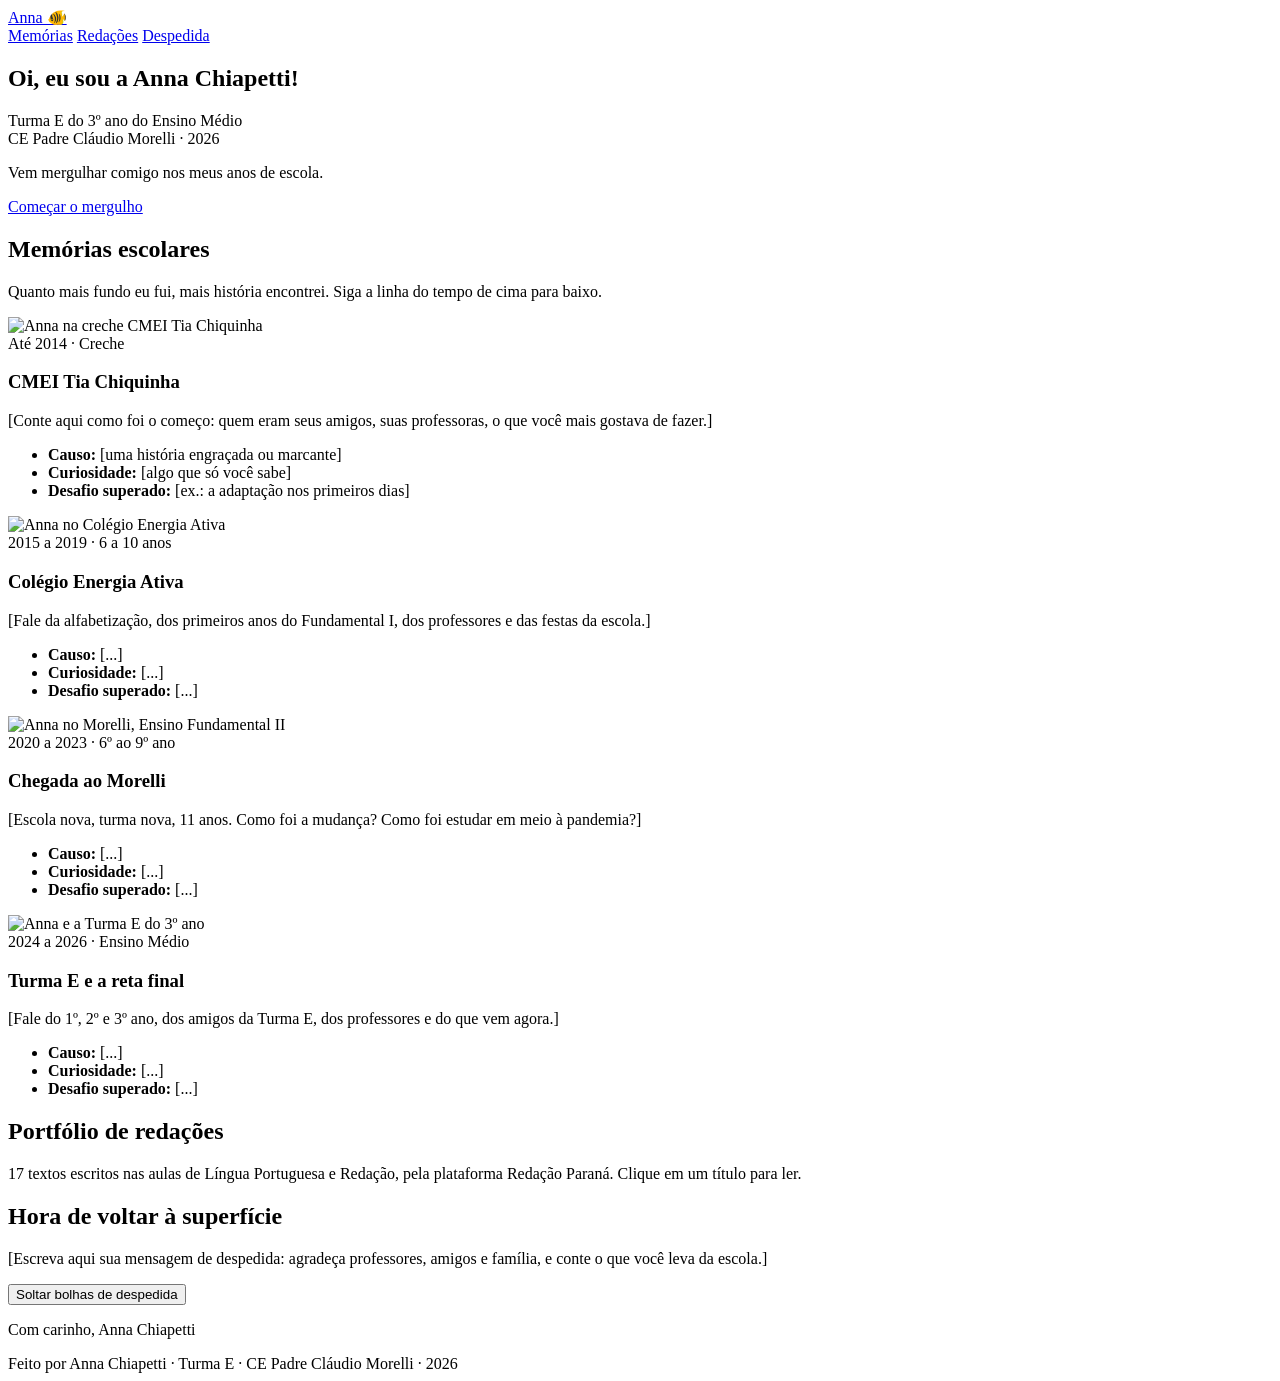
==== index.html @ 0c27d542 "Add files via upload" ====
<!DOCTYPE html>
<html lang="pt-BR">
<head>
  <meta charset="UTF-8">
  <meta name="viewport" content="width=device-width, initial-scale=1">
  <title>Anna Chiapetti | Memórias e Redações</title>
  <link rel="preconnect" href="https://fonts.googleapis.com">
  <link href="https://fonts.googleapis.com/css2?family=Fredoka:wght@500;700&family=Nunito:wght@400;700&display=swap" rel="stylesheet">
  <link rel="stylesheet" href="css/style.css">
</head>
<body>
  <header class="topo">
    <a href="#inicio" class="logo">Anna 🐠</a>
    <nav>
      <a href="#memorias">Memórias</a>
      <a href="#redacoes">Redações</a>
      <a href="#despedida">Despedida</a>
    </nav>
  </header>

  <main>
    <!-- INÍCIO -->
    <section id="inicio" class="hero">
      <div class="bolhas" aria-hidden="true"></div>
      <h1>Oi, eu sou a Anna Chiapetti!</h1>
      <p>Turma E do 3º ano do Ensino Médio<br>CE Padre Cláudio Morelli · 2026</p>
      <p class="chamada">Vem mergulhar comigo nos meus anos de escola.</p>
      <a class="botao" href="#memorias">Começar o mergulho</a>
    </section>

    <!-- MEMÓRIAS ESCOLARES -->
    <section id="memorias" class="secao">
      <h2>Memórias escolares</h2>
      <p class="intro">Quanto mais fundo eu fui, mais história encontrei. Siga a linha do tempo de cima para baixo.</p>

      <div class="linha">
        <!-- ETAPA 1 -->
        <article class="etapa">
          <div class="foto"><img src="assets/img/creche.jpg" alt="Anna na creche CMEI Tia Chiquinha"></div>
          <div class="texto">
            <span class="selo">Até 2014 · Creche</span>
            <h3>CMEI Tia Chiquinha</h3>
            <p>[Conte aqui como foi o começo: quem eram seus amigos, suas professoras, o que você mais gostava de fazer.]</p>
            <ul>
              <li><b>Causo:</b> [uma história engraçada ou marcante]</li>
              <li><b>Curiosidade:</b> [algo que só você sabe]</li>
              <li><b>Desafio superado:</b> [ex.: a adaptação nos primeiros dias]</li>
            </ul>
          </div>
        </article>

        <!-- ETAPA 2 -->
        <article class="etapa">
          <div class="foto"><img src="assets/img/energia-ativa.jpg" alt="Anna no Colégio Energia Ativa"></div>
          <div class="texto">
            <span class="selo">2015 a 2019 · 6 a 10 anos</span>
            <h3>Colégio Energia Ativa</h3>
            <p>[Fale da alfabetização, dos primeiros anos do Fundamental I, dos professores e das festas da escola.]</p>
            <ul>
              <li><b>Causo:</b> [...]</li>
              <li><b>Curiosidade:</b> [...]</li>
              <li><b>Desafio superado:</b> [...]</li>
            </ul>
          </div>
        </article>

        <!-- ETAPA 3 -->
        <article class="etapa">
          <div class="foto"><img src="assets/img/morelli-fundamental.jpg" alt="Anna no Morelli, Ensino Fundamental II"></div>
          <div class="texto">
            <span class="selo">2020 a 2023 · 6º ao 9º ano</span>
            <h3>Chegada ao Morelli</h3>
            <p>[Escola nova, turma nova, 11 anos. Como foi a mudança? Como foi estudar em meio à pandemia?]</p>
            <ul>
              <li><b>Causo:</b> [...]</li>
              <li><b>Curiosidade:</b> [...]</li>
              <li><b>Desafio superado:</b> [...]</li>
            </ul>
          </div>
        </article>

        <!-- ETAPA 4 -->
        <article class="etapa">
          <div class="foto"><img src="assets/img/morelli-medio.jpg" alt="Anna e a Turma E do 3º ano"></div>
          <div class="texto">
            <span class="selo">2024 a 2026 · Ensino Médio</span>
            <h3>Turma E e a reta final</h3>
            <p>[Fale do 1º, 2º e 3º ano, dos amigos da Turma E, dos professores e do que vem agora.]</p>
            <ul>
              <li><b>Causo:</b> [...]</li>
              <li><b>Curiosidade:</b> [...]</li>
              <li><b>Desafio superado:</b> [...]</li>
            </ul>
          </div>
        </article>
      </div>
    </section>

    <!-- PORTFÓLIO DE REDAÇÕES -->
    <section id="redacoes" class="secao claro">
      <h2>Portfólio de redações</h2>
      <p class="intro">17 textos escritos nas aulas de Língua Portuguesa e Redação, pela plataforma Redação Paraná. Clique em um título para ler.</p>
      <div id="sanfona" class="sanfona"></div>
    </section>

    <!-- DESPEDIDA -->
    <section id="despedida" class="secao fundo">
      <h2>Hora de voltar à superfície</h2>
      <p class="carta">[Escreva aqui sua mensagem de despedida: agradeça professores, amigos e família, e conte o que você leva da escola.]</p>
      <button id="soltar" class="botao">Soltar bolhas de despedida</button>
      <p class="assinatura">Com carinho, Anna Chiapetti</p>
    </section>
  </main>

  <footer>Feito por Anna Chiapetti · Turma E · CE Padre Cláudio Morelli · 2026</footer>
  <script src="js/script.js"></script>
</body>
</html>
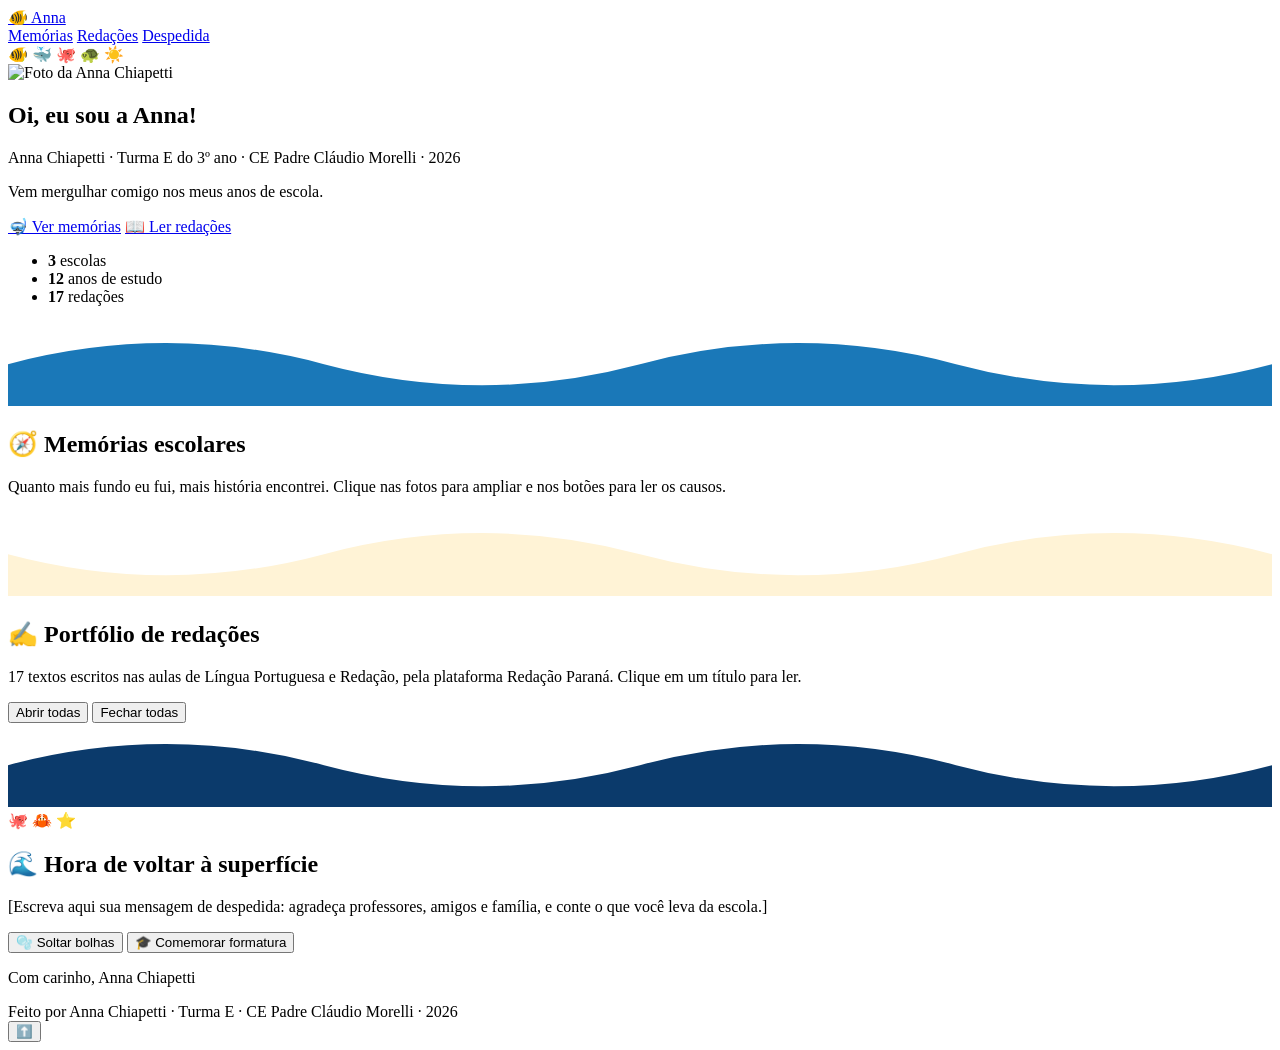
==== commit cbacdc39: "Rename index (1).html to index.html" ====
--- a/index.html
+++ b/index.html
@@ -5,12 +5,12 @@
   <meta name="viewport" content="width=device-width, initial-scale=1">
   <title>Anna Chiapetti | Memórias e Redações</title>
   <link rel="preconnect" href="https://fonts.googleapis.com">
-  <link href="https://fonts.googleapis.com/css2?family=Fredoka:wght@500;700&family=Nunito:wght@400;700&display=swap" rel="stylesheet">
+  <link href="https://fonts.googleapis.com/css2?family=Baloo+2:wght@600;800&family=Nunito:wght@400;700&display=swap" rel="stylesheet">
   <link rel="stylesheet" href="css/style.css">
 </head>
 <body>
   <header class="topo">
-    <a href="#inicio" class="logo">Anna 🐠</a>
+    <a href="#inicio" class="logo">🐠 Anna</a>
     <nav>
       <a href="#memorias">Memórias</a>
       <a href="#redacoes">Redações</a>
@@ -21,98 +21,70 @@
   <main>
     <!-- INÍCIO -->
     <section id="inicio" class="hero">
-      <div class="bolhas" aria-hidden="true"></div>
-      <h1>Oi, eu sou a Anna Chiapetti!</h1>
-      <p>Turma E do 3º ano do Ensino Médio<br>CE Padre Cláudio Morelli · 2026</p>
+      <span class="bicho" style="left:6%;top:22%" aria-hidden="true">🐠</span>
+      <span class="bicho b2" style="right:7%;top:16%" aria-hidden="true">🐳</span>
+      <span class="bicho b3" style="left:12%;bottom:14%" aria-hidden="true">🐙</span>
+      <span class="bicho" style="right:12%;bottom:18%" aria-hidden="true">🐢</span>
+      <span class="bicho b2" style="left:46%;top:8%" aria-hidden="true">☀️</span>
+
+      <div class="janela"><img src="assets/img/anna.jpg" alt="Foto da Anna Chiapetti"></div>
+      <h1>Oi, eu sou a Anna!</h1>
+      <p class="sub">Anna Chiapetti · Turma E do 3º ano · CE Padre Cláudio Morelli · 2026</p>
       <p class="chamada">Vem mergulhar comigo nos meus anos de escola.</p>
-      <a class="botao" href="#memorias">Começar o mergulho</a>
+      <div class="botoes">
+        <a class="botao" href="#memorias">🤿 Ver memórias</a>
+        <a class="botao azul" href="#redacoes">📖 Ler redações</a>
+      </div>
+      <ul class="numeros">
+        <li><b>3</b> escolas</li>
+        <li><b>12</b> anos de estudo</li>
+        <li><b>17</b> redações</li>
+      </ul>
     </section>
+    <div class="onda ceu"><svg viewBox="0 0 1200 80" preserveAspectRatio="none"><path d="M0 40 Q150 0 300 40 T600 40 T900 40 T1200 40 V80 H0Z" fill="#1a78b8"/></svg></div>
 
-    <!-- MEMÓRIAS ESCOLARES -->
-    <section id="memorias" class="secao">
-      <h2>Memórias escolares</h2>
-      <p class="intro">Quanto mais fundo eu fui, mais história encontrei. Siga a linha do tempo de cima para baixo.</p>
-
-      <div class="linha">
-        <!-- ETAPA 1 -->
-        <article class="etapa">
-          <div class="foto"><img src="assets/img/creche.jpg" alt="Anna na creche CMEI Tia Chiquinha"></div>
-          <div class="texto">
-            <span class="selo">Até 2014 · Creche</span>
-            <h3>CMEI Tia Chiquinha</h3>
-            <p>[Conte aqui como foi o começo: quem eram seus amigos, suas professoras, o que você mais gostava de fazer.]</p>
-            <ul>
-              <li><b>Causo:</b> [uma história engraçada ou marcante]</li>
-              <li><b>Curiosidade:</b> [algo que só você sabe]</li>
-              <li><b>Desafio superado:</b> [ex.: a adaptação nos primeiros dias]</li>
-            </ul>
-          </div>
-        </article>
-
-        <!-- ETAPA 2 -->
-        <article class="etapa">
-          <div class="foto"><img src="assets/img/energia-ativa.jpg" alt="Anna no Colégio Energia Ativa"></div>
-          <div class="texto">
-            <span class="selo">2015 a 2019 · 6 a 10 anos</span>
-            <h3>Colégio Energia Ativa</h3>
-            <p>[Fale da alfabetização, dos primeiros anos do Fundamental I, dos professores e das festas da escola.]</p>
-            <ul>
-              <li><b>Causo:</b> [...]</li>
-              <li><b>Curiosidade:</b> [...]</li>
-              <li><b>Desafio superado:</b> [...]</li>
-            </ul>
-          </div>
-        </article>
-
-        <!-- ETAPA 3 -->
-        <article class="etapa">
-          <div class="foto"><img src="assets/img/morelli-fundamental.jpg" alt="Anna no Morelli, Ensino Fundamental II"></div>
-          <div class="texto">
-            <span class="selo">2020 a 2023 · 6º ao 9º ano</span>
-            <h3>Chegada ao Morelli</h3>
-            <p>[Escola nova, turma nova, 11 anos. Como foi a mudança? Como foi estudar em meio à pandemia?]</p>
-            <ul>
-              <li><b>Causo:</b> [...]</li>
-              <li><b>Curiosidade:</b> [...]</li>
-              <li><b>Desafio superado:</b> [...]</li>
-            </ul>
-          </div>
-        </article>
-
-        <!-- ETAPA 4 -->
-        <article class="etapa">
-          <div class="foto"><img src="assets/img/morelli-medio.jpg" alt="Anna e a Turma E do 3º ano"></div>
-          <div class="texto">
-            <span class="selo">2024 a 2026 · Ensino Médio</span>
-            <h3>Turma E e a reta final</h3>
-            <p>[Fale do 1º, 2º e 3º ano, dos amigos da Turma E, dos professores e do que vem agora.]</p>
-            <ul>
-              <li><b>Causo:</b> [...]</li>
-              <li><b>Curiosidade:</b> [...]</li>
-              <li><b>Desafio superado:</b> [...]</li>
-            </ul>
-          </div>
-        </article>
-      </div>
+    <!-- MEMÓRIAS ESCOLARES (as etapas são criadas pelo script.js) -->
+    <section id="memorias" class="secao mar">
+      <h2>🧭 Memórias escolares</h2>
+      <p class="intro">Quanto mais fundo eu fui, mais história encontrei. Clique nas fotos para ampliar e nos botões para ler os causos.</p>
+      <div class="linha" id="linha"></div>
     </section>
+    <div class="onda mar2"><svg viewBox="0 0 1200 80" preserveAspectRatio="none"><path d="M0 40 Q150 80 300 40 T600 40 T900 40 T1200 40 V80 H0Z" fill="#fff3d6"/></svg></div>
 
     <!-- PORTFÓLIO DE REDAÇÕES -->
-    <section id="redacoes" class="secao claro">
-      <h2>Portfólio de redações</h2>
+    <section id="redacoes" class="secao areia">
+      <h2>✍️ Portfólio de redações</h2>
       <p class="intro">17 textos escritos nas aulas de Língua Portuguesa e Redação, pela plataforma Redação Paraná. Clique em um título para ler.</p>
+      <div class="botoes esq">
+        <button class="botao pequeno" id="abrirTodas">Abrir todas</button>
+        <button class="botao pequeno azul" id="fecharTodas">Fechar todas</button>
+      </div>
       <div id="sanfona" class="sanfona"></div>
     </section>
+    <div class="onda areia2"><svg viewBox="0 0 1200 80" preserveAspectRatio="none"><path d="M0 40 Q150 0 300 40 T600 40 T900 40 T1200 40 V80 H0Z" fill="#0b3a6b"/></svg></div>
 
     <!-- DESPEDIDA -->
     <section id="despedida" class="secao fundo">
-      <h2>Hora de voltar à superfície</h2>
-      <p class="carta">[Escreva aqui sua mensagem de despedida: agradeça professores, amigos e família, e conte o que você leva da escola.]</p>
-      <button id="soltar" class="botao">Soltar bolhas de despedida</button>
+      <span class="bicho" style="left:8%;top:30%" aria-hidden="true">🐙</span>
+      <span class="bicho b2" style="right:8%;top:20%" aria-hidden="true">🦀</span>
+      <span class="bicho b3" style="right:15%;bottom:12%" aria-hidden="true">⭐</span>
+      <h2>🌊 Hora de voltar à superfície</h2>
+      <p class="carta" id="carta">[Escreva aqui sua mensagem de despedida: agradeça professores, amigos e família, e conte o que você leva da escola.]</p>
+      <div class="botoes">
+        <button id="soltar" class="botao">🫧 Soltar bolhas</button>
+        <button id="confete" class="botao azul">🎓 Comemorar formatura</button>
+      </div>
       <p class="assinatura">Com carinho, Anna Chiapetti</p>
     </section>
   </main>
 
   <footer>Feito por Anna Chiapetti · Turma E · CE Padre Cláudio Morelli · 2026</footer>
+
+  <button id="topo" class="voltar" aria-label="Voltar ao topo">⬆️</button>
+  <div id="lightbox" class="lightbox" hidden>
+    <button class="fechar" aria-label="Fechar foto">✖</button>
+    <img alt="">
+  </div>
   <script src="js/script.js"></script>
 </body>
 </html>
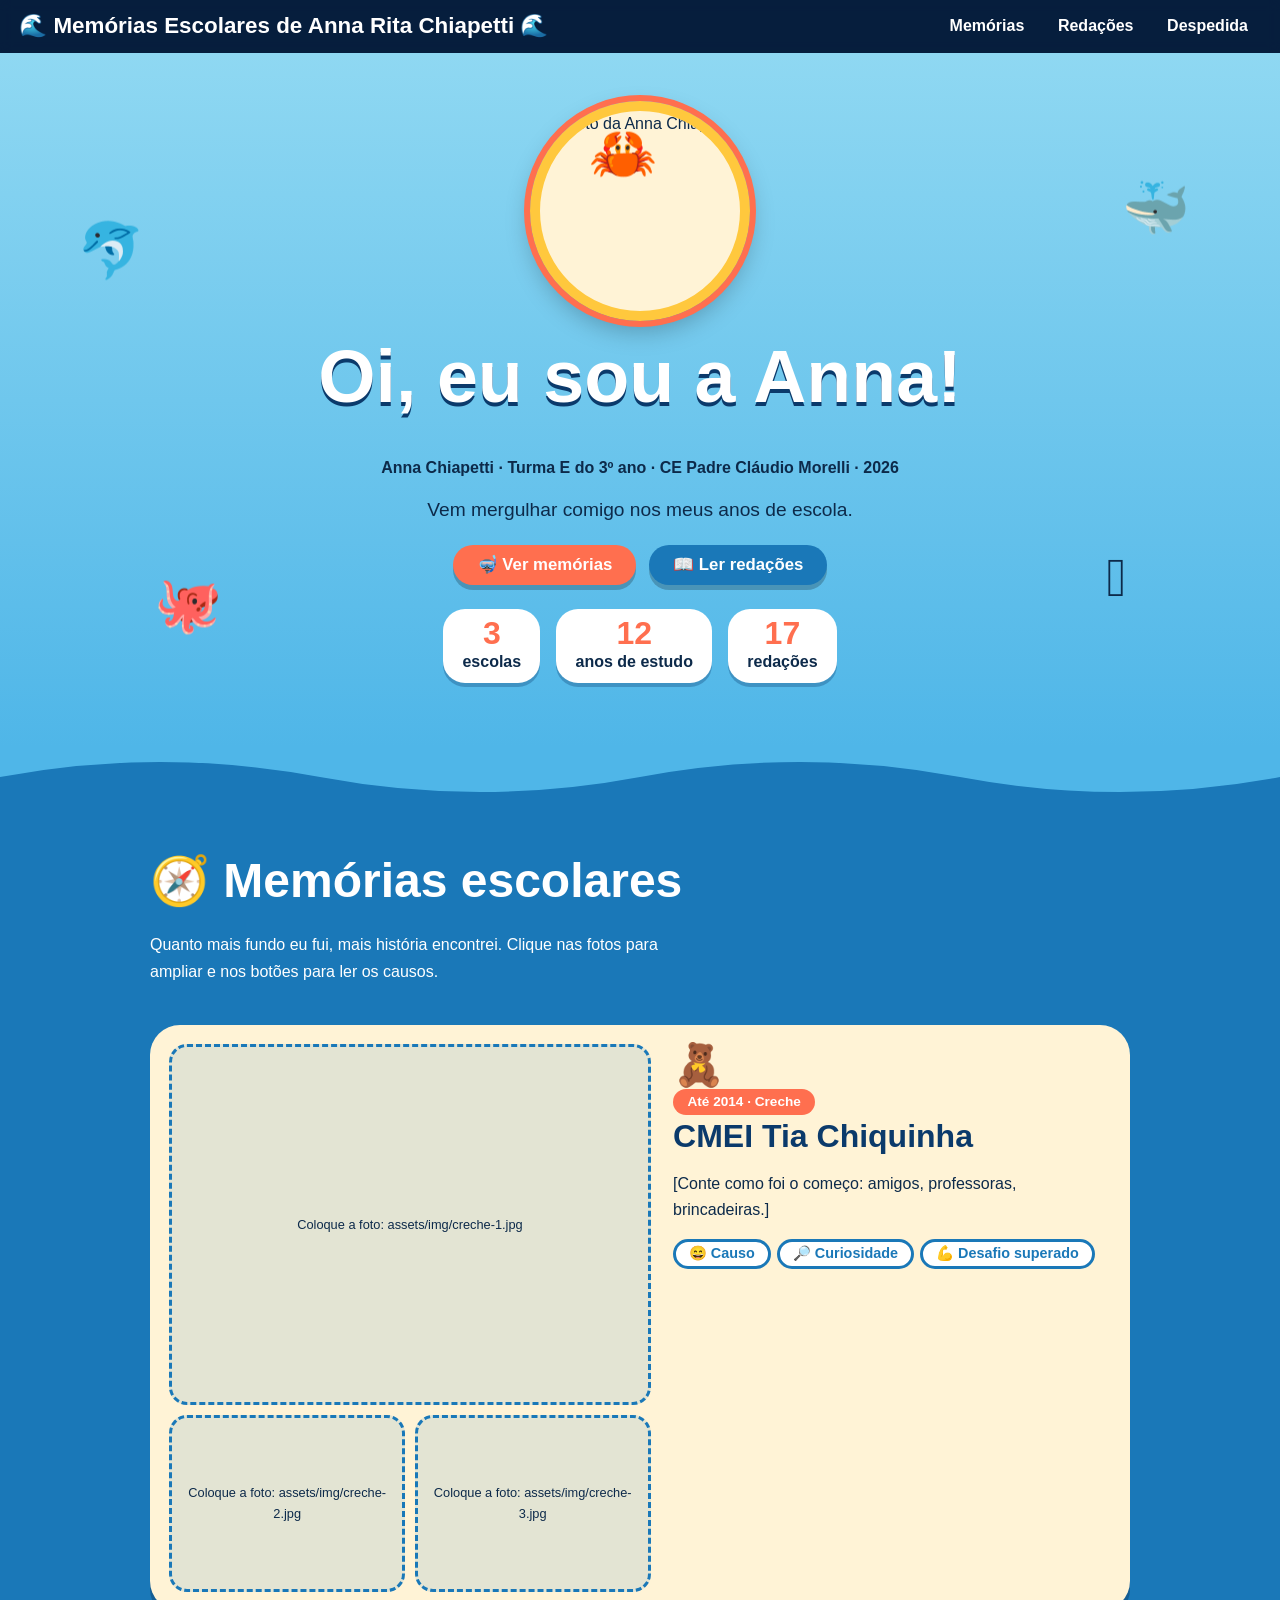
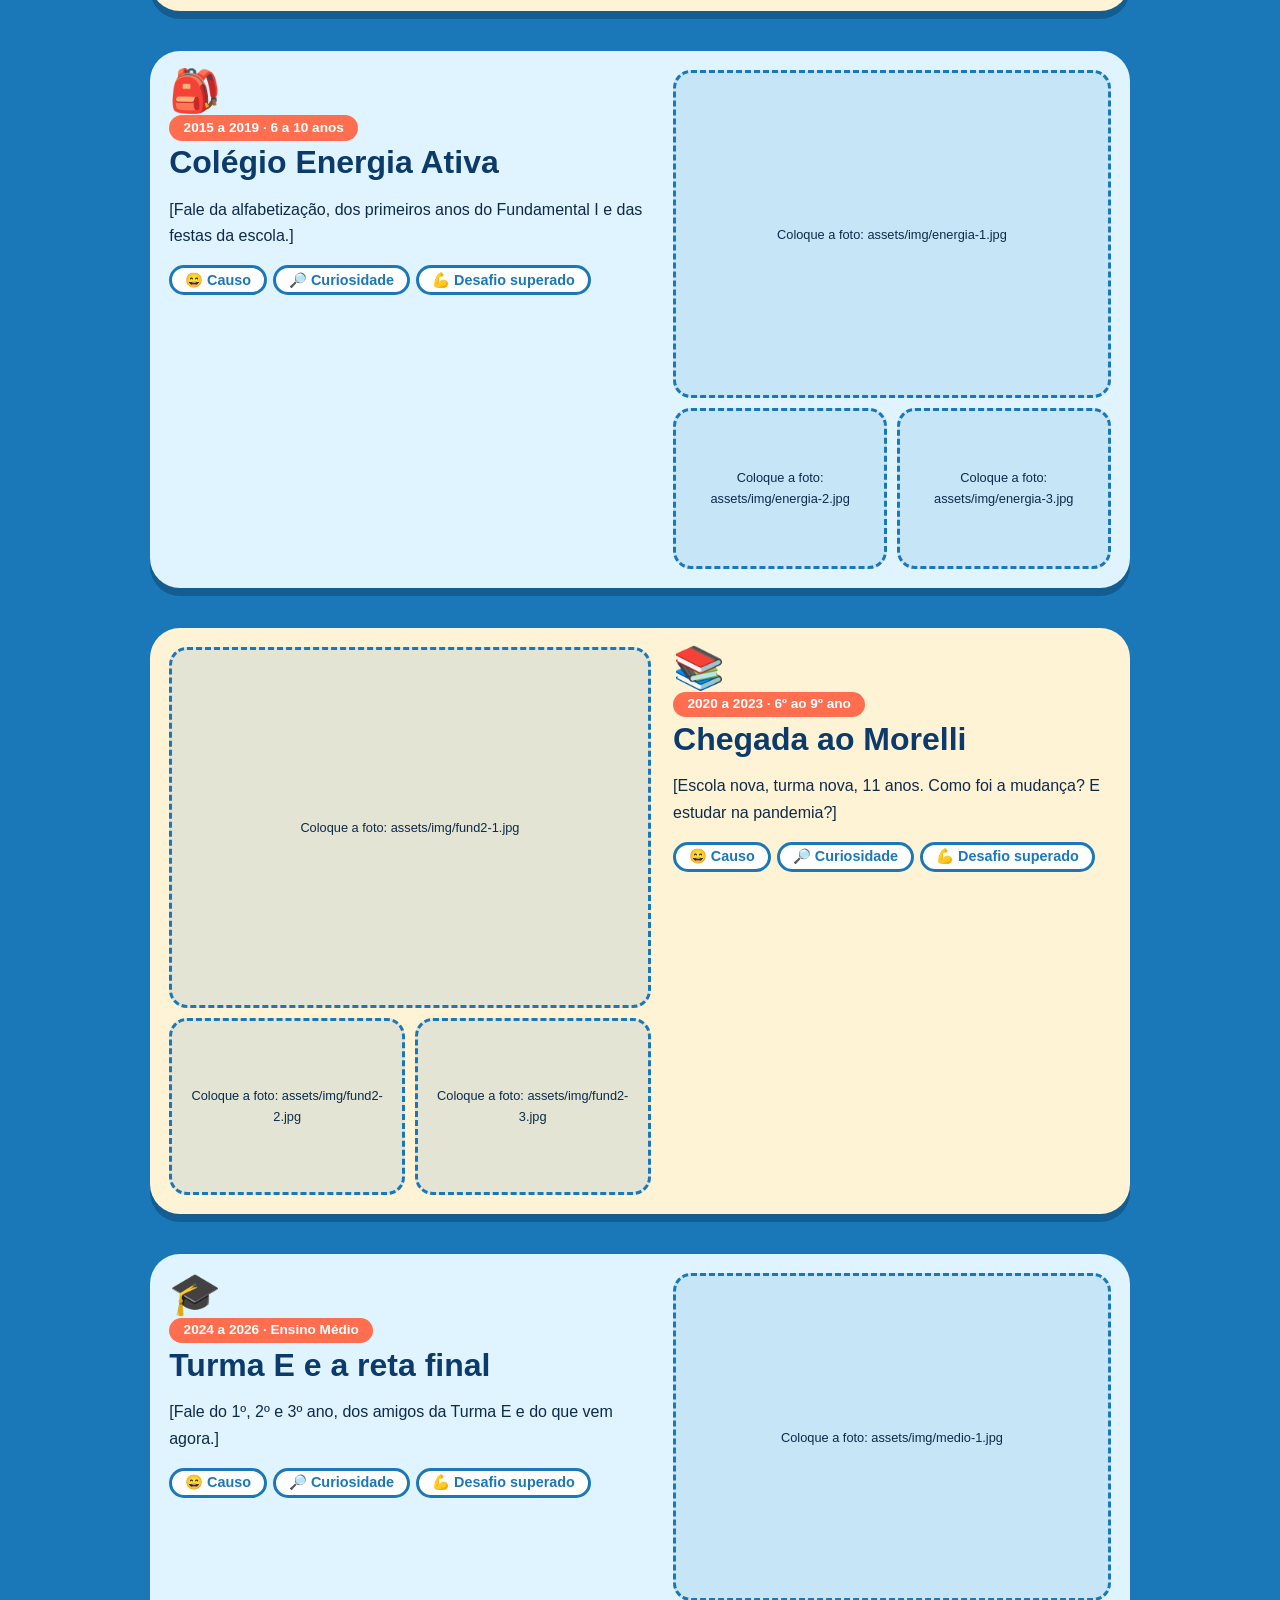
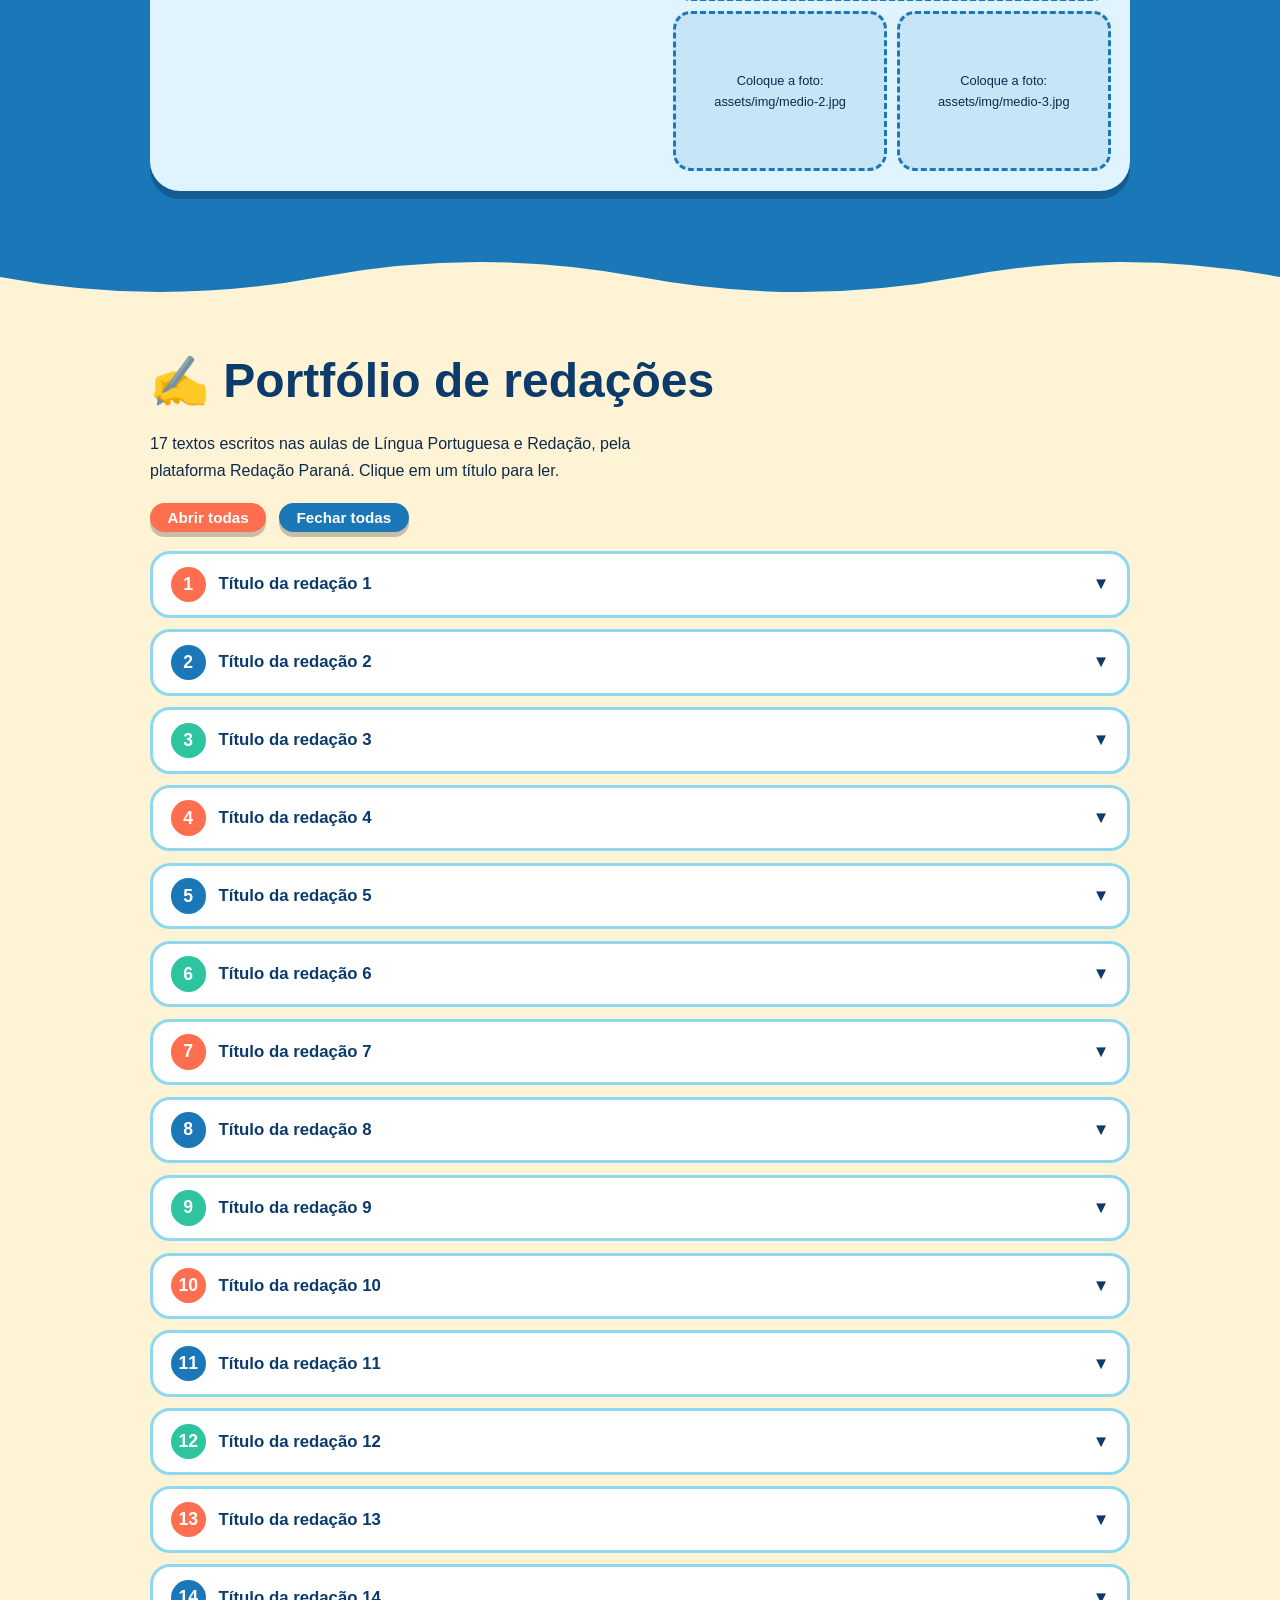
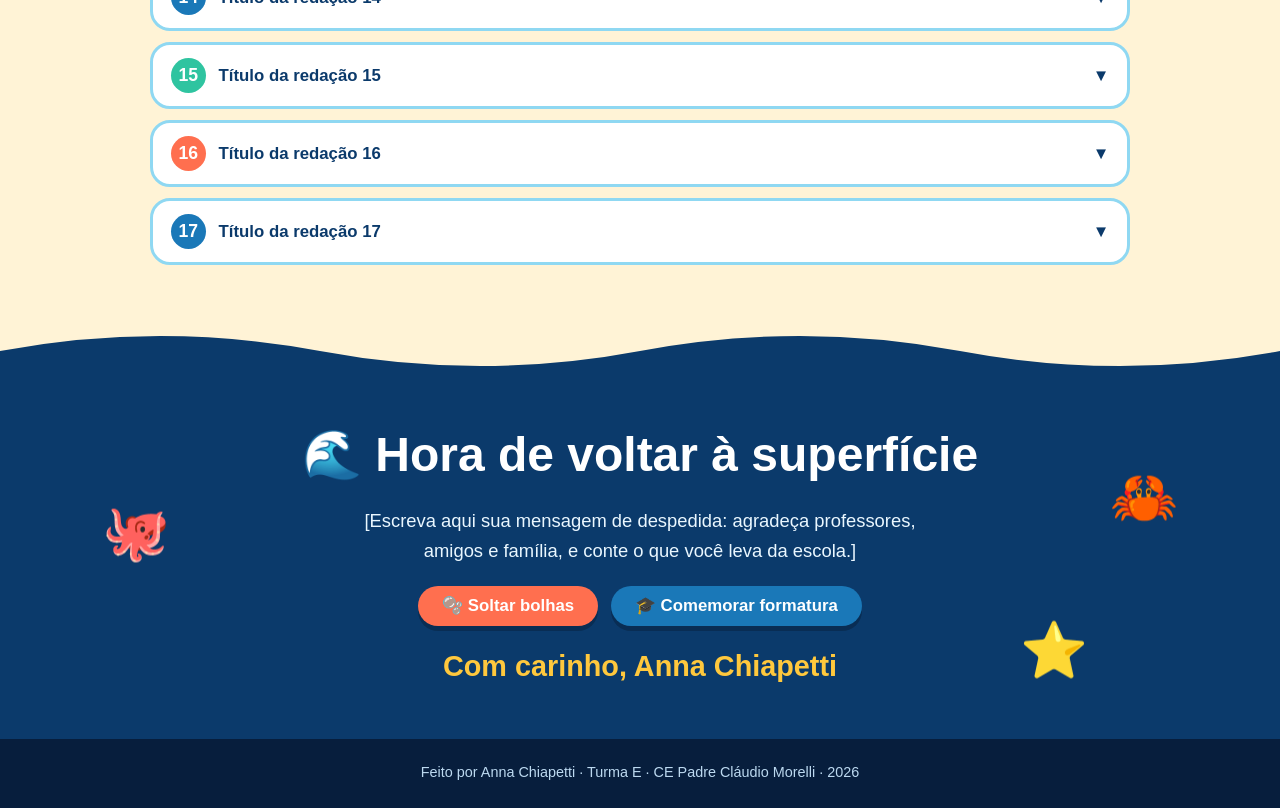
==== commit 32819a6a: "Update index.html" ====
--- a/index.html
+++ b/index.html
@@ -6,11 +6,11 @@
   <title>Anna Chiapetti | Memórias e Redações</title>
   <link rel="preconnect" href="https://fonts.googleapis.com">
   <link href="https://fonts.googleapis.com/css2?family=Baloo+2:wght@600;800&family=Nunito:wght@400;700&display=swap" rel="stylesheet">
-  <link rel="stylesheet" href="css/style.css">
+  <link rel="stylesheet" href="style.css">
 </head>
 <body>
   <header class="topo">
-    <a href="#inicio" class="logo">🐠 Anna</a>
+    <a href="#inicio" class="logo">🌊 Memórias Escolares de Anna Rita Chiapetti 🌊</a>
     <nav>
       <a href="#memorias">Memórias</a>
       <a href="#redacoes">Redações</a>
@@ -21,11 +21,11 @@
   <main>
     <!-- INÍCIO -->
     <section id="inicio" class="hero">
-      <span class="bicho" style="left:6%;top:22%" aria-hidden="true">🐠</span>
+      <span class="bicho" style="left:6%;top:22%" aria-hidden="true">🐬</span>
       <span class="bicho b2" style="right:7%;top:16%" aria-hidden="true">🐳</span>
       <span class="bicho b3" style="left:12%;bottom:14%" aria-hidden="true">🐙</span>
-      <span class="bicho" style="right:12%;bottom:18%" aria-hidden="true">🐢</span>
-      <span class="bicho b2" style="left:46%;top:8%" aria-hidden="true">☀️</span>
+      <span class="bicho" style="right:12%;bottom:18%" aria-hidden="true">🫍</span>
+      <span class="bicho b2" style="left:46%;top:8%" aria-hidden="true">🦀</span>
 
       <div class="janela"><img src="assets/img/anna.jpg" alt="Foto da Anna Chiapetti"></div>
       <h1>Oi, eu sou a Anna!</h1>
@@ -85,6 +85,6 @@
     <button class="fechar" aria-label="Fechar foto">✖</button>
     <img alt="">
   </div>
-  <script src="js/script.js"></script>
+  <script src="script.js"></script>
 </body>
 </html>
--- a/style.css
+++ b/style.css
@@ -0,0 +1,122 @@
+/* ===== Cores (troque aqui para mudar o site todo) ===== */
+:root {
+  --ceu: #8fd8f2; --ceu2: #4fb6e8; --mar: #1a78b8; --fundo: #0b3a6b; --abissal: #071e3d;
+  --areia: #fff3d6; --coral: #ff6f4f; --sol: #ffc83d; --verde: #2fc4a0; --texto: #0d2a4a;
+}
+* { box-sizing: border-box; }
+html { scroll-behavior: smooth; }
+body { margin: 0; font-family: "Nunito", sans-serif; color: var(--texto); line-height: 1.65; background: var(--abissal); }
+h1, h2, h3 { font-family: "Baloo 2", sans-serif; line-height: 1.1; margin: 0 0 .5em; }
+:focus-visible { outline: 3px solid var(--sol); outline-offset: 3px; }
+[hidden] { display: none !important; }
+
+/* Topo */
+.topo { position: sticky; top: 0; z-index: 10; display: flex; justify-content: space-between; align-items: center; padding: .5rem 1.2rem; background: rgba(7,30,61,.9); backdrop-filter: blur(6px); }
+.topo a { color: #fff; text-decoration: none; font-weight: 700; }
+.logo { font-family: "Baloo 2", sans-serif; font-size: 1.4rem; }
+nav { display: flex; gap: .5rem; }
+nav a { padding: .25rem .8rem; border-radius: 999px; }
+nav a:hover { background: var(--coral); }
+
+/* Botões */
+.botoes { display: flex; flex-wrap: wrap; justify-content: center; gap: .8rem; margin: 1.2rem 0; }
+.botoes.esq { justify-content: flex-start; }
+.botao { display: inline-block; border: 0; cursor: pointer; text-decoration: none; font: 800 1.05rem "Baloo 2", sans-serif; background: var(--coral); color: #fff; padding: .6rem 1.5rem; border-radius: 999px; box-shadow: 0 5px 0 rgba(0,0,0,.22); transition: transform .15s, box-shadow .15s; }
+.botao.azul { background: var(--mar); }
+.botao.pequeno { font-size: .95rem; padding: .35rem 1.1rem; }
+.botao:hover { transform: translateY(-3px) rotate(-1deg); }
+.botao:active { transform: translateY(3px); box-shadow: 0 1px 0 rgba(0,0,0,.22); }
+
+/* Início */
+.hero { position: relative; overflow: hidden; text-align: center; padding: 3rem 1.2rem 4rem; background: linear-gradient(var(--ceu), var(--ceu2)); }
+.janela { width: min(220px, 55vw); aspect-ratio: 1; margin: 0 auto 1rem; border-radius: 50%; border: 10px solid var(--sol); outline: 6px solid var(--coral); background: var(--areia); overflow: hidden; box-shadow: 0 10px 25px rgba(0,0,0,.25); }
+.janela img { width: 100%; height: 100%; object-fit: cover; display: block; }
+.hero h1 { font-size: clamp(2.4rem, 8vw, 4.6rem); color: #fff; text-shadow: 0 4px 0 var(--fundo); }
+.sub { font-weight: 700; margin: 0; }
+.chamada { font-size: 1.2rem; margin: .8rem 0 0; }
+.numeros { list-style: none; display: flex; flex-wrap: wrap; justify-content: center; gap: 1rem; padding: 0; margin: 1.5rem 0 0; }
+.numeros li { background: #fff; border-radius: 22px; padding: .5rem 1.2rem; font-weight: 700; box-shadow: 0 4px 0 rgba(11,58,107,.3); }
+.numeros b { display: block; font: 800 2rem "Baloo 2", sans-serif; color: var(--coral); line-height: 1; }
+
+/* Bichinhos flutuantes */
+.bicho { position: absolute; font-size: clamp(2rem, 6vw, 3.4rem); animation: flutuar 4s ease-in-out infinite; pointer-events: none; }
+.b2 { animation-delay: -1.5s; animation-duration: 5s; } .b3 { animation-delay: -3s; }
+@keyframes flutuar { 50% { transform: translateY(-16px) rotate(6deg); } }
+
+/* Ondas */
+.onda { line-height: 0; }
+.onda svg { display: block; width: 100%; height: 60px; }
+.ceu { background: var(--ceu2); } .mar2 { background: var(--mar); } .areia2 { background: var(--areia); }
+
+/* Seções */
+.secao { position: relative; max-width: none; padding: 3rem max(1.2rem, calc((100% - 980px) / 2)) 3.5rem; }
+.secao h2 { font-size: clamp(2rem, 6vw, 3rem); }
+.secao > .intro { max-width: 60ch; }
+.mar { background: var(--mar); } .mar h2, .mar .intro { color: #fff; }
+.areia { background: var(--areia); } .areia h2 { color: var(--fundo); }
+.fundo { background: var(--fundo); text-align: center; overflow: hidden; } .fundo h2 { color: #fff; }
+
+/* Linha do tempo */
+.linha { margin-top: 2.5rem; display: grid; gap: 2.5rem; }
+.etapa { background: var(--areia); border-radius: 30px; padding: 1.2rem; display: grid; grid-template-columns: 1.1fr 1fr; gap: 1.4rem; box-shadow: 0 8px 0 rgba(7,30,61,.3); }
+.etapa:nth-child(even) { background: #dff4ff; }
+.etapa:nth-child(even) .galeria { order: 2; }
+.galeria { display: grid; grid-template-columns: 1fr 1fr; gap: .6rem; align-content: start; }
+.galeria .foto:first-child { grid-column: 1 / -1; }
+.foto img, .foto .vazia { width: 100%; aspect-ratio: 4 / 3; object-fit: cover; display: block; border-radius: 18px; border: 4px solid #fff; box-shadow: 0 3px 8px rgba(0,0,0,.2); }
+.foto img { cursor: zoom-in; transition: transform .2s; }
+.foto:nth-child(2) img { transform: rotate(-2deg); } .foto:nth-child(3) img { transform: rotate(2deg); }
+.foto img:hover { transform: scale(1.04) rotate(0); }
+.foto .vazia { display: grid; place-items: center; text-align: center; padding: .6rem; font-size: .8rem; border: 3px dashed var(--mar); background: rgba(26,120,184,.12); box-shadow: none; }
+.icone { font-size: 2.6rem; line-height: 1; }
+.selo { display: inline-block; background: var(--coral); color: #fff; font-weight: 700; font-size: .85rem; padding: .1rem .9rem; border-radius: 999px; }
+.texto h3 { font-size: 2rem; color: var(--fundo); margin: .3rem 0; }
+.abas { display: flex; flex-wrap: wrap; gap: .4rem; margin-top: .8rem; }
+.aba { border: 3px solid var(--mar); background: #fff; color: var(--mar); font: 700 .9rem "Nunito", sans-serif; padding: .2rem .8rem; border-radius: 999px; cursor: pointer; }
+.aba[aria-pressed="true"] { background: var(--mar); color: #fff; }
+.painel { background: #fff; border-radius: 16px; padding: .7rem 1rem; margin: .6rem 0 0; border-left: 6px solid var(--sol); }
+
+/* Redações */
+.sanfona { margin-top: 1.2rem; display: grid; gap: .7rem; }
+.item { background: #fff; border: 3px solid var(--ceu); border-radius: 20px; overflow: hidden; }
+.item.aberto { border-color: var(--coral); }
+.cabeca { width: 100%; display: flex; gap: .8rem; align-items: center; text-align: left; border: 0; background: none; cursor: pointer; padding: .8rem 1.1rem; font: 700 1.05rem "Nunito", sans-serif; color: var(--fundo); }
+.num { background: var(--coral); color: #fff; border-radius: 50%; min-width: 2.2rem; height: 2.2rem; display: grid; place-items: center; font: 800 1.1rem "Baloo 2", sans-serif; }
+.item:nth-child(3n+2) .num { background: var(--mar); } .item:nth-child(3n) .num { background: var(--verde); }
+.seta { margin-left: auto; transition: transform .25s; }
+.item.aberto .seta { transform: rotate(180deg); }
+.corpo { display: grid; grid-template-rows: 0fr; transition: grid-template-rows .3s ease; }
+.item.aberto .corpo { grid-template-rows: 1fr; }
+.corpo > div { overflow: hidden; }
+.corpo p, .corpo small { display: block; padding: 0 1.3rem; }
+.corpo p { max-width: 70ch; }
+.corpo small { padding-bottom: 1rem; color: #4a6a8a; }
+
+/* Despedida */
+.carta { max-width: 56ch; margin: 1rem auto; color: #eaf7ff; font-size: 1.15rem; }
+.assinatura { font: 800 1.8rem "Baloo 2", sans-serif; color: var(--sol); margin: 1.5rem 0 0; }
+footer { text-align: center; padding: 1.4rem; background: var(--abissal); color: #bcd9f0; font-size: .9rem; }
+
+/* Bolhas e confete */
+.bolha { position: fixed; bottom: -60px; border-radius: 50%; border: 2px solid rgba(255,255,255,.9); background: rgba(255,255,255,.25); animation: subir linear forwards; pointer-events: none; z-index: 30; }
+.confete { position: fixed; top: -30px; font-size: 1.8rem; animation: cair linear forwards; pointer-events: none; z-index: 30; }
+@keyframes subir { to { transform: translateY(-115vh) translateX(30px); opacity: .2; } }
+@keyframes cair { to { transform: translateY(115vh) rotate(360deg); } }
+
+/* Voltar ao topo e ampliar foto */
+.voltar { position: fixed; right: 1rem; bottom: 1rem; z-index: 20; width: 3rem; height: 3rem; border: 0; border-radius: 50%; background: var(--sol); font-size: 1.3rem; cursor: pointer; box-shadow: 0 4px 0 rgba(0,0,0,.25); }
+.lightbox { position: fixed; inset: 0; z-index: 40; background: rgba(7,30,61,.92); display: grid; place-items: center; padding: 1rem; }
+.lightbox img { max-width: 100%; max-height: 90vh; border-radius: 16px; border: 6px solid #fff; }
+.fechar { position: absolute; top: 1rem; right: 1rem; border: 0; background: var(--coral); color: #fff; width: 2.8rem; height: 2.8rem; border-radius: 50%; font-size: 1.1rem; cursor: pointer; }
+
+@media (max-width: 760px) {
+  .etapa { grid-template-columns: 1fr; }
+  .etapa:nth-child(even) .galeria { order: 0; }
+  nav a { padding: .25rem .5rem; font-size: .9rem; }
+}
+@media (prefers-reduced-motion: reduce) {
+  html { scroll-behavior: auto; }
+  .bicho { animation: none; }
+  .bolha, .confete { animation-duration: 1ms !important; }
+  .corpo, .botao, .seta, .foto img { transition: none; }
+}
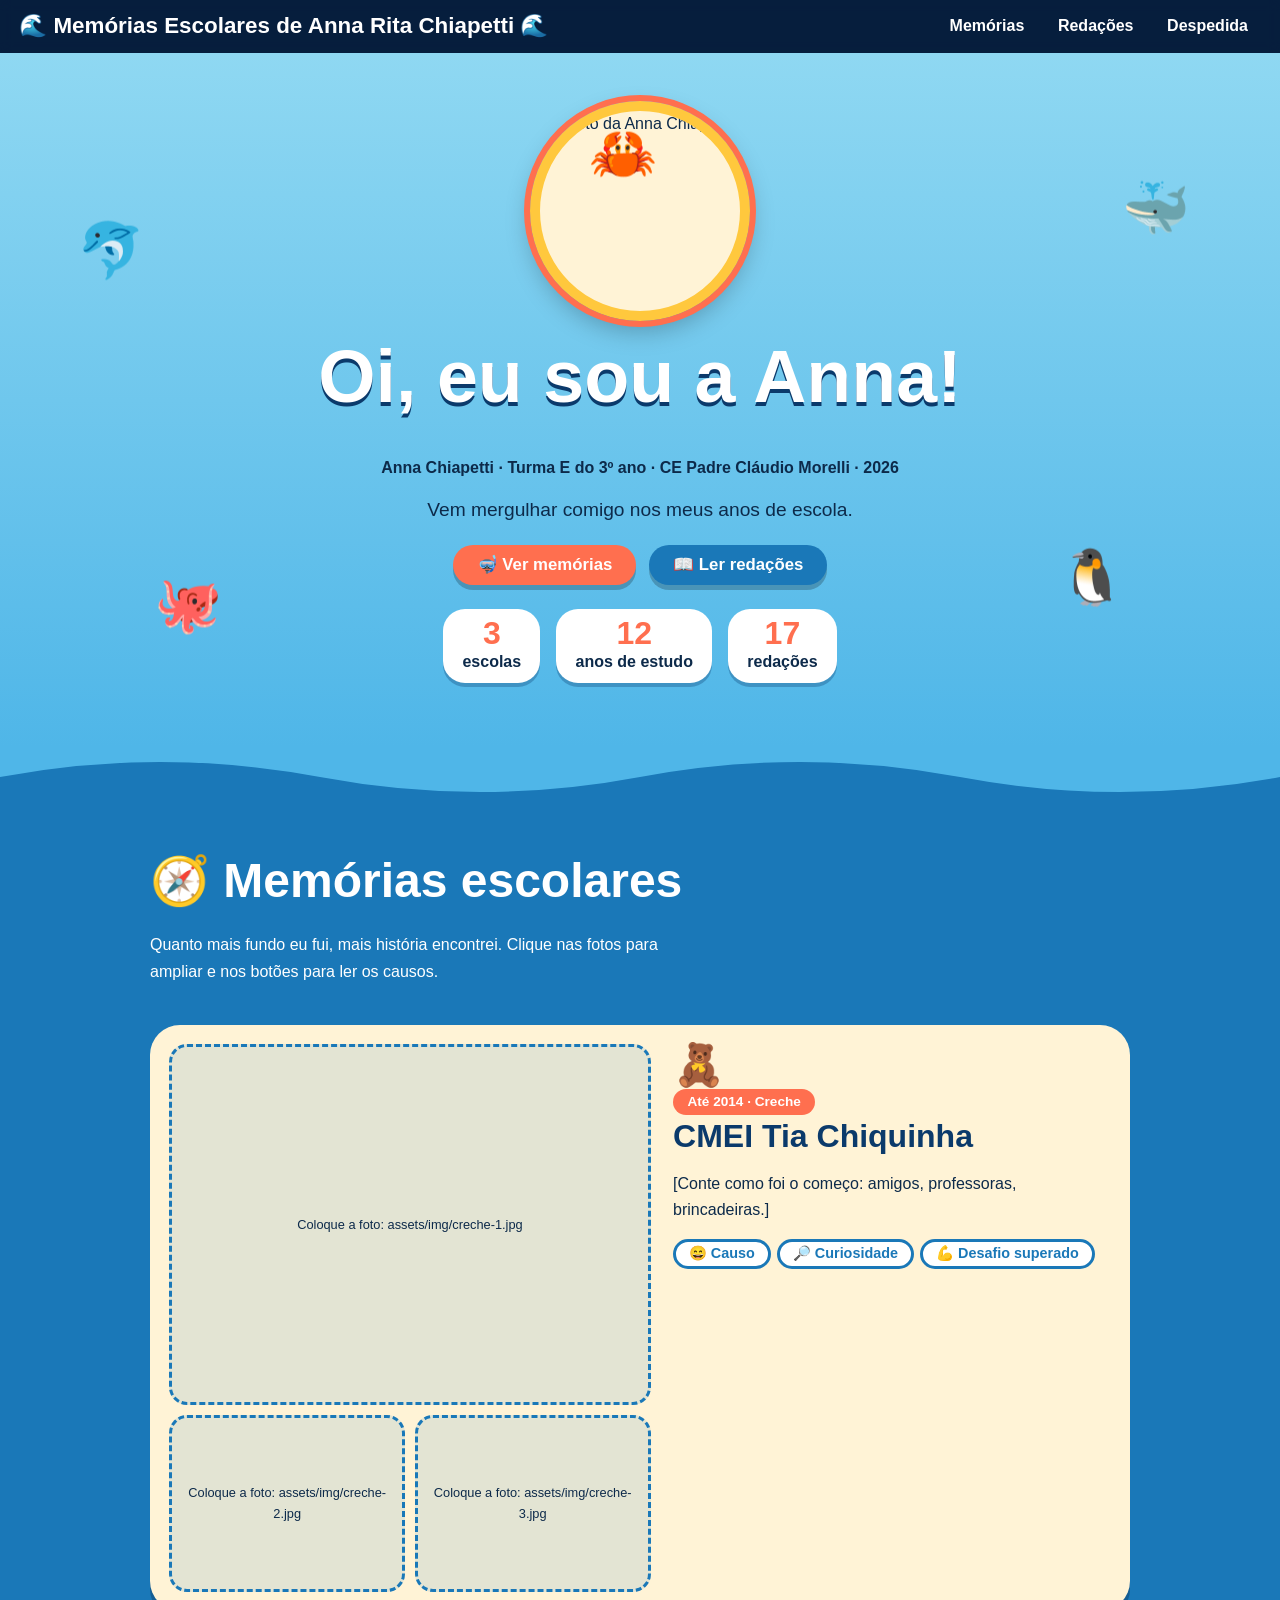
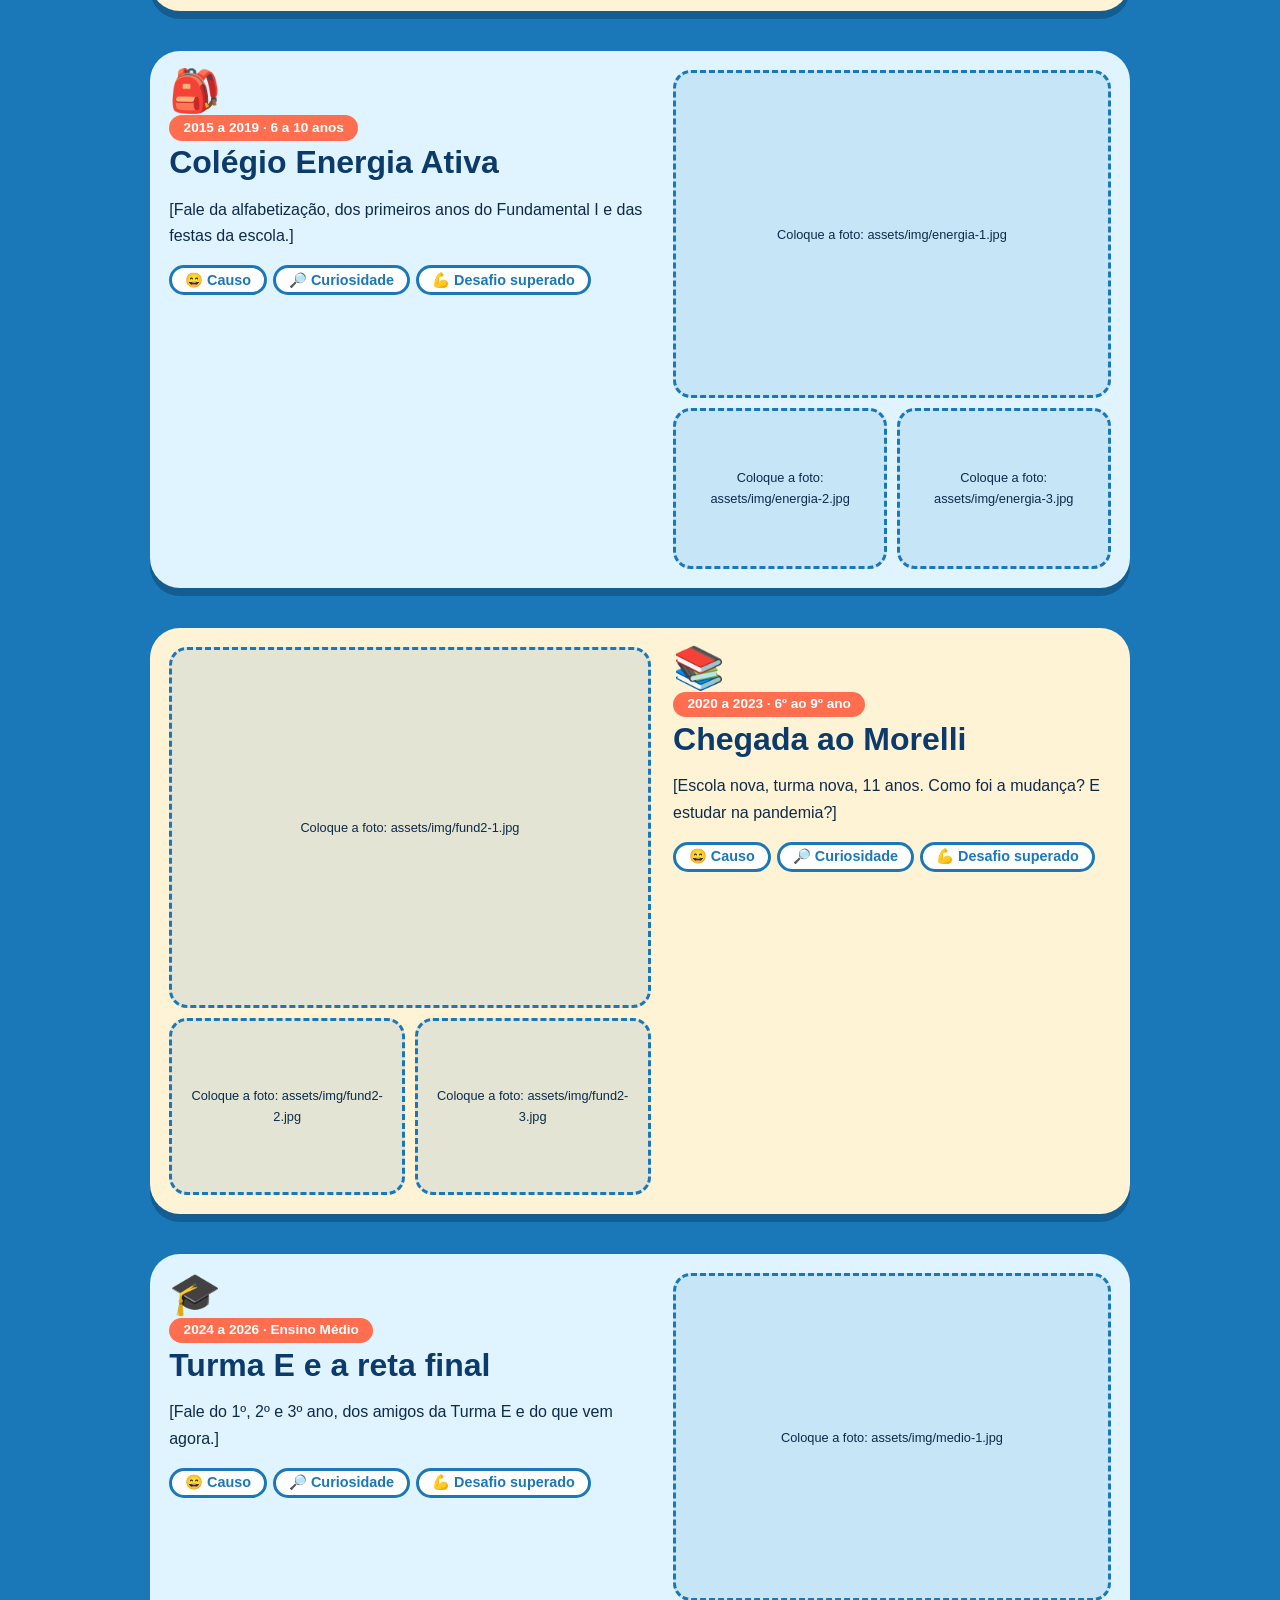
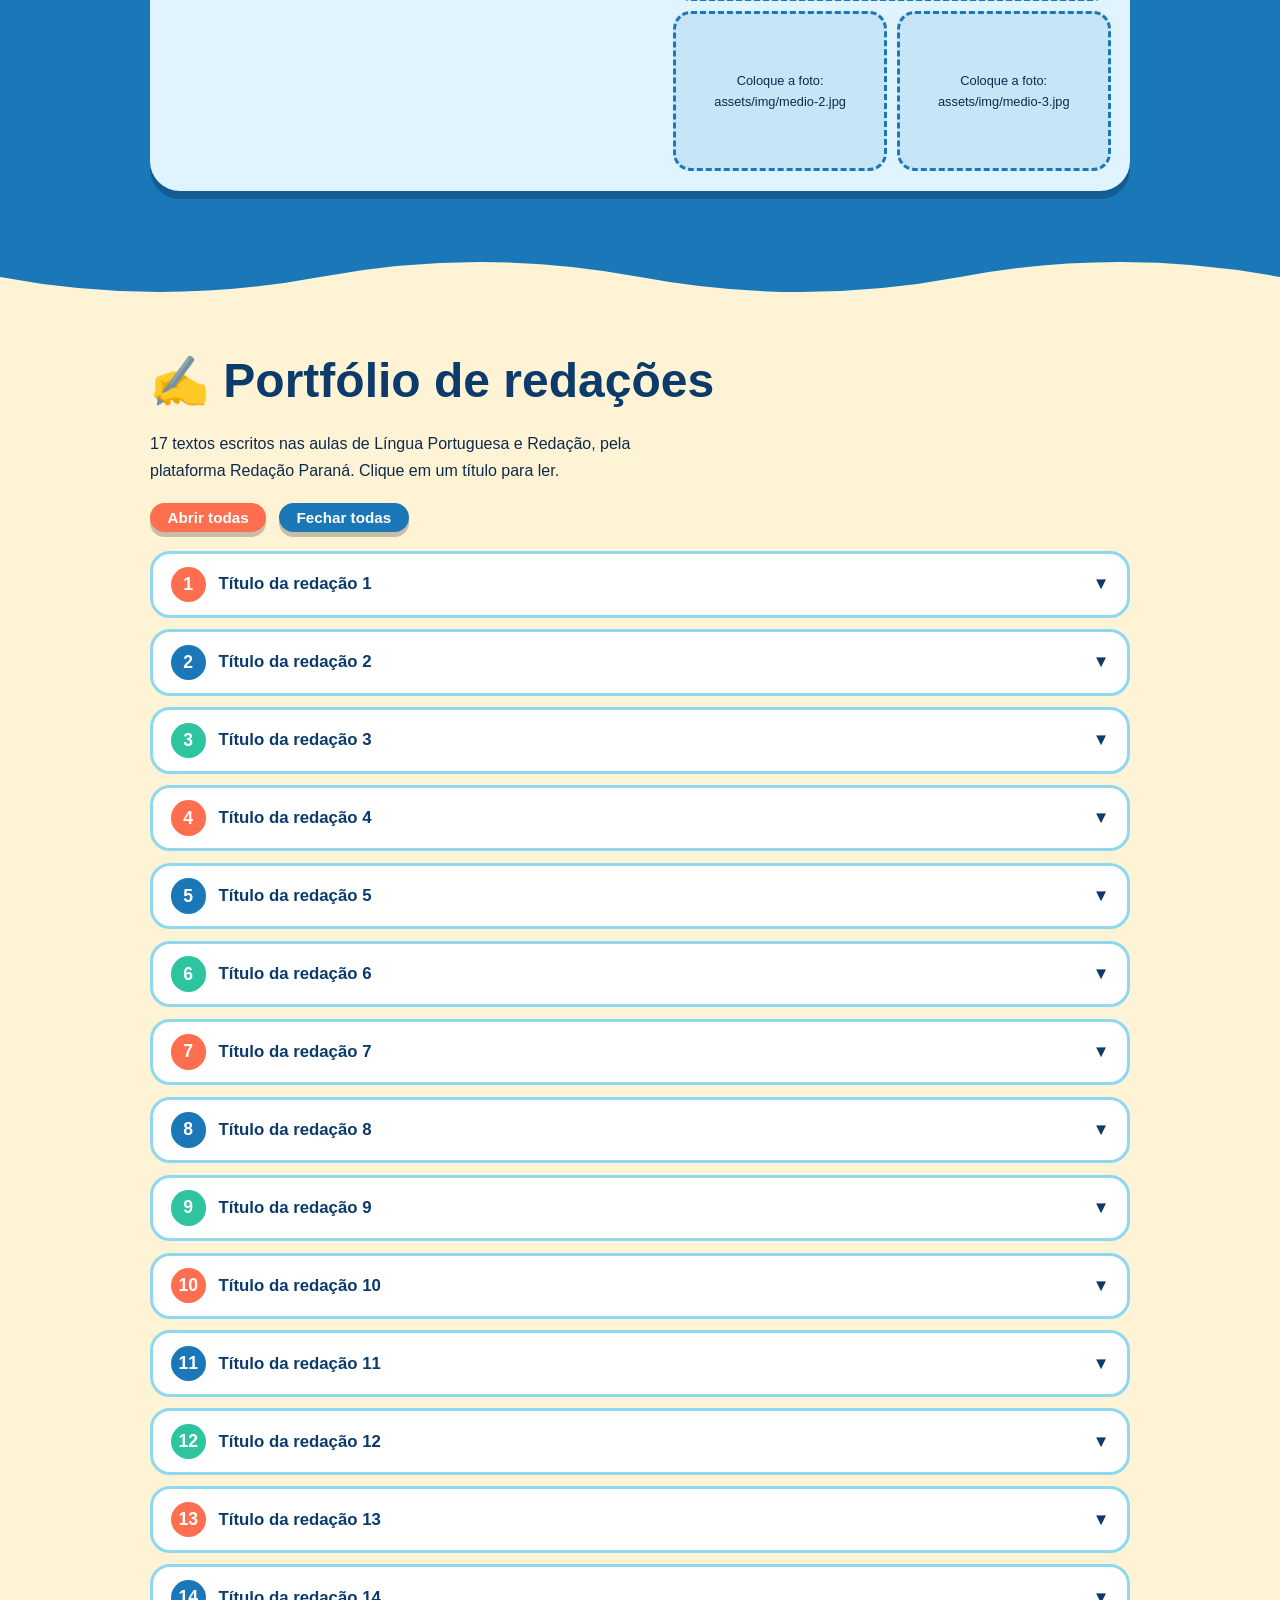
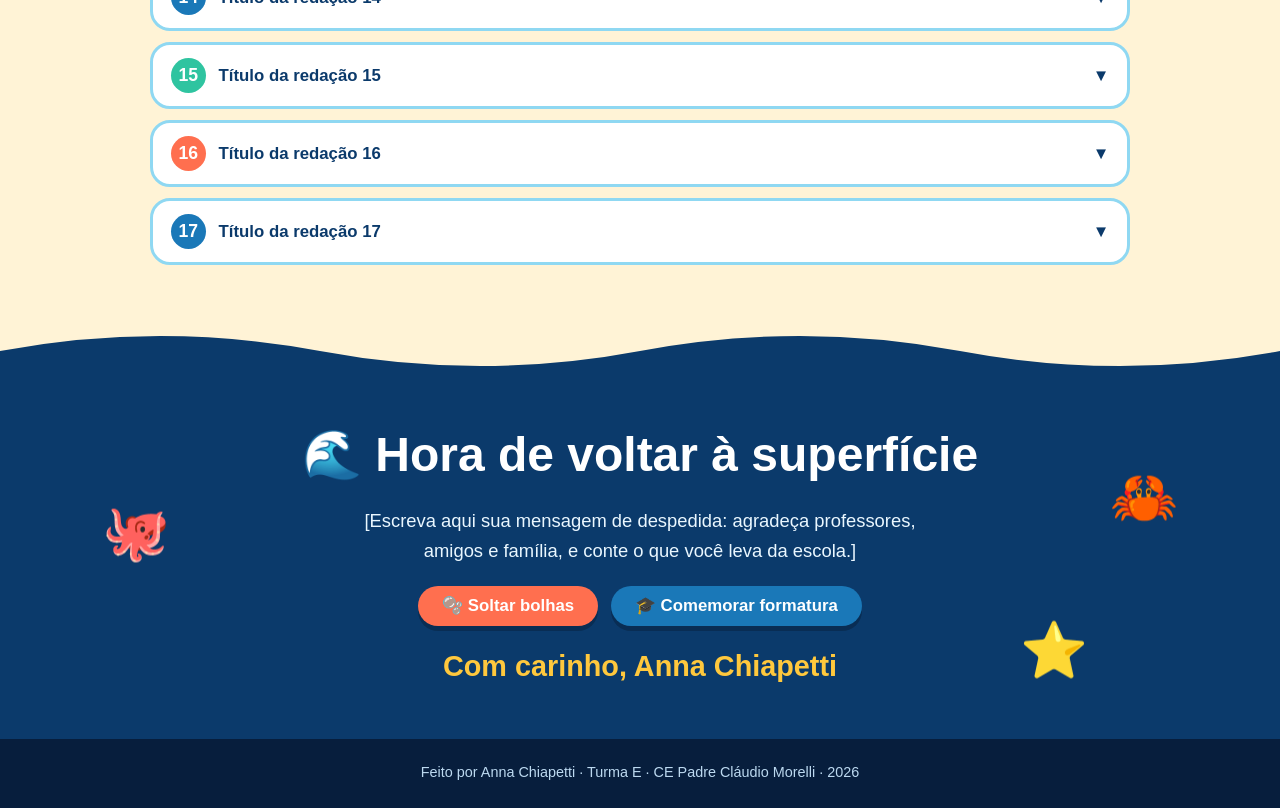
==== commit 16afb658: "Update index.html" ====
--- a/index.html
+++ b/index.html
@@ -24,7 +24,7 @@
       <span class="bicho" style="left:6%;top:22%" aria-hidden="true">🐬</span>
       <span class="bicho b2" style="right:7%;top:16%" aria-hidden="true">🐳</span>
       <span class="bicho b3" style="left:12%;bottom:14%" aria-hidden="true">🐙</span>
-      <span class="bicho" style="right:12%;bottom:18%" aria-hidden="true">🫍</span>
+      <span class="bicho" style="right:12%;bottom:18%" aria-hidden="true">🐧</span>
       <span class="bicho b2" style="left:46%;top:8%" aria-hidden="true">🦀</span>
 
       <div class="janela"><img src="assets/img/anna.jpg" alt="Foto da Anna Chiapetti"></div>
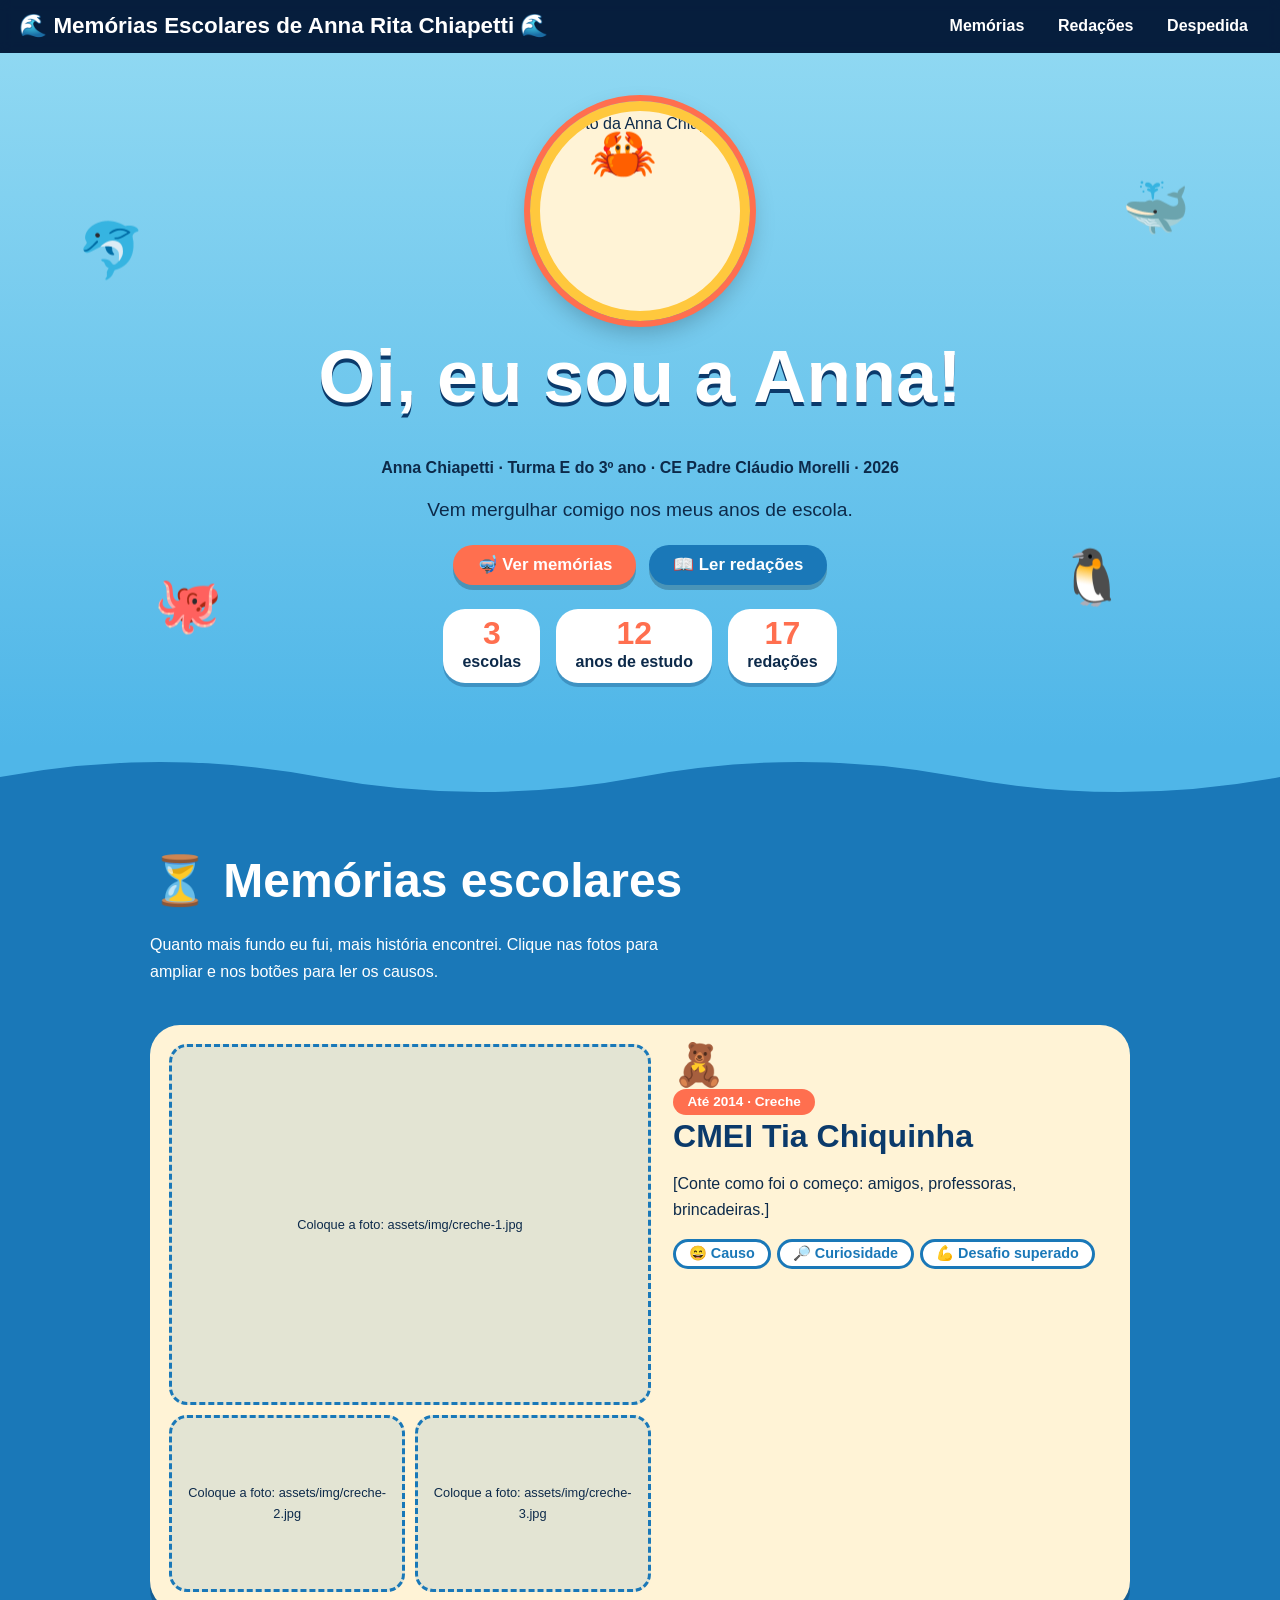
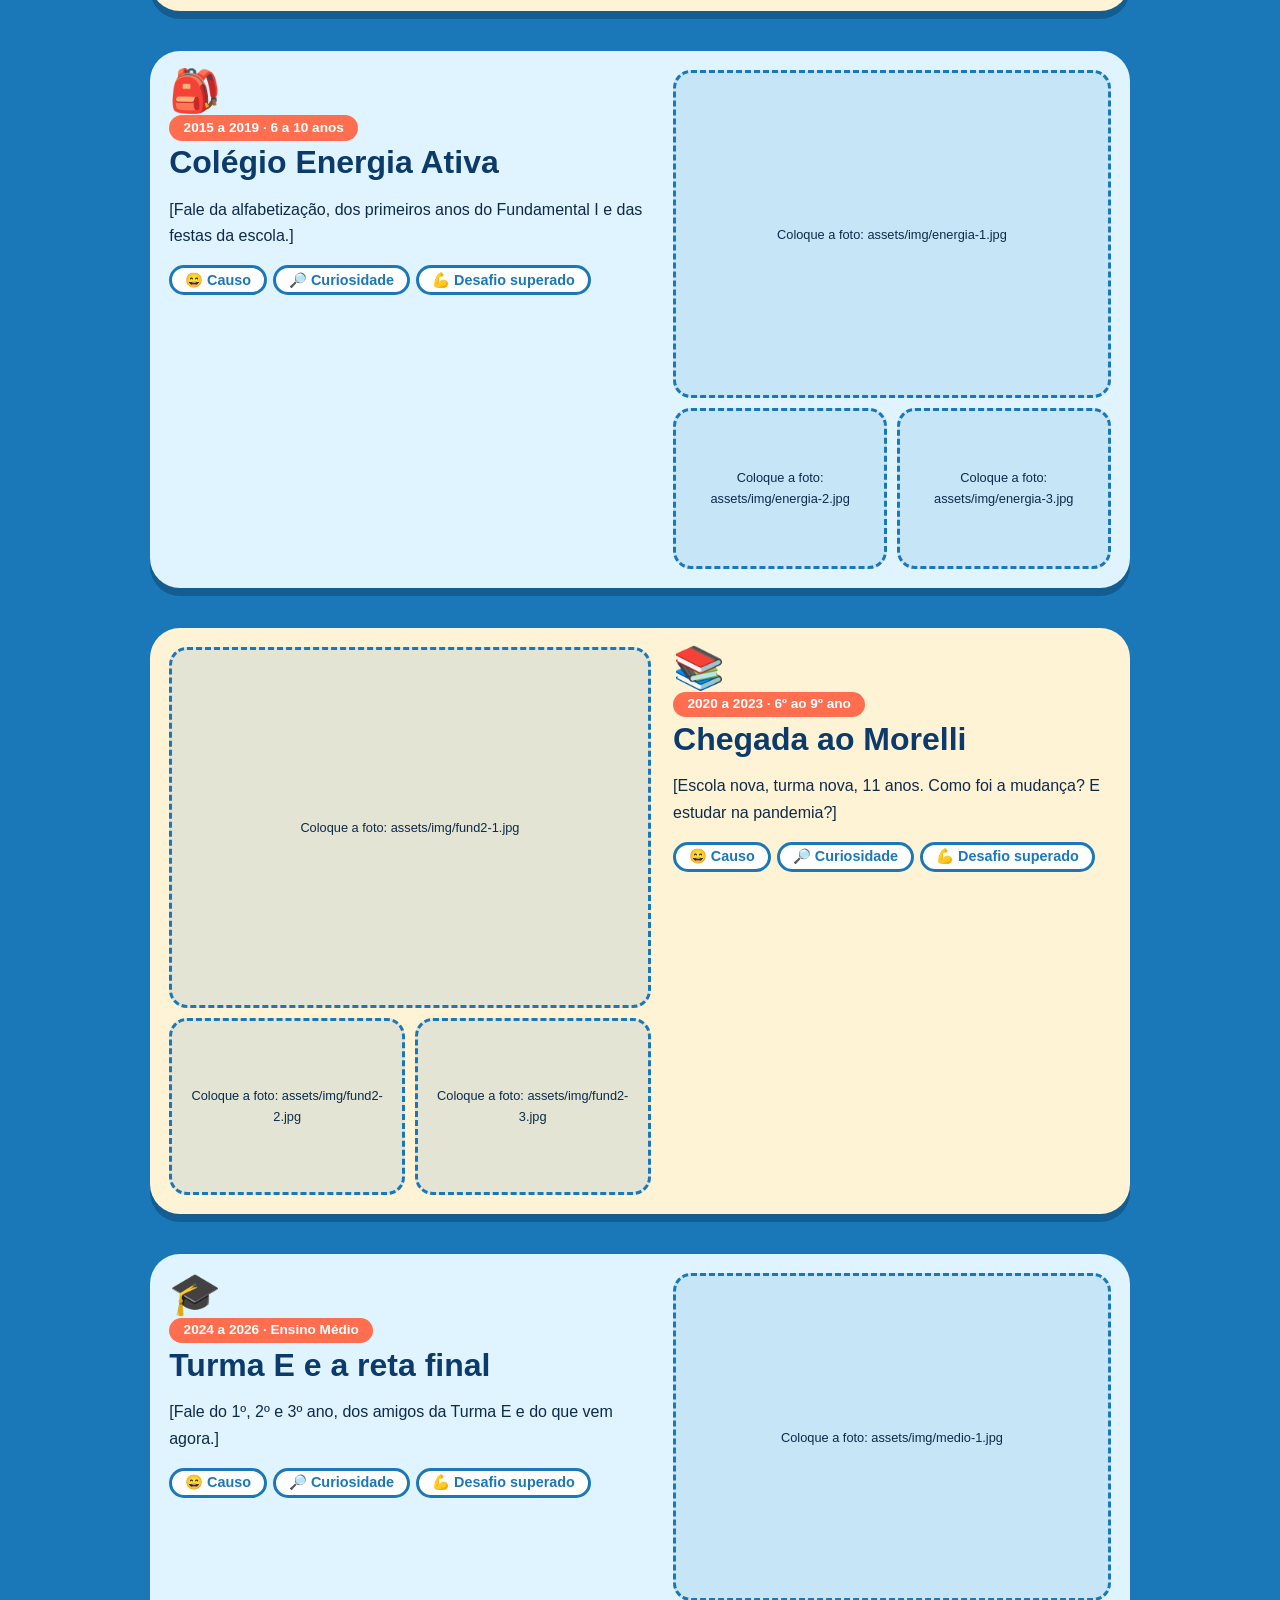
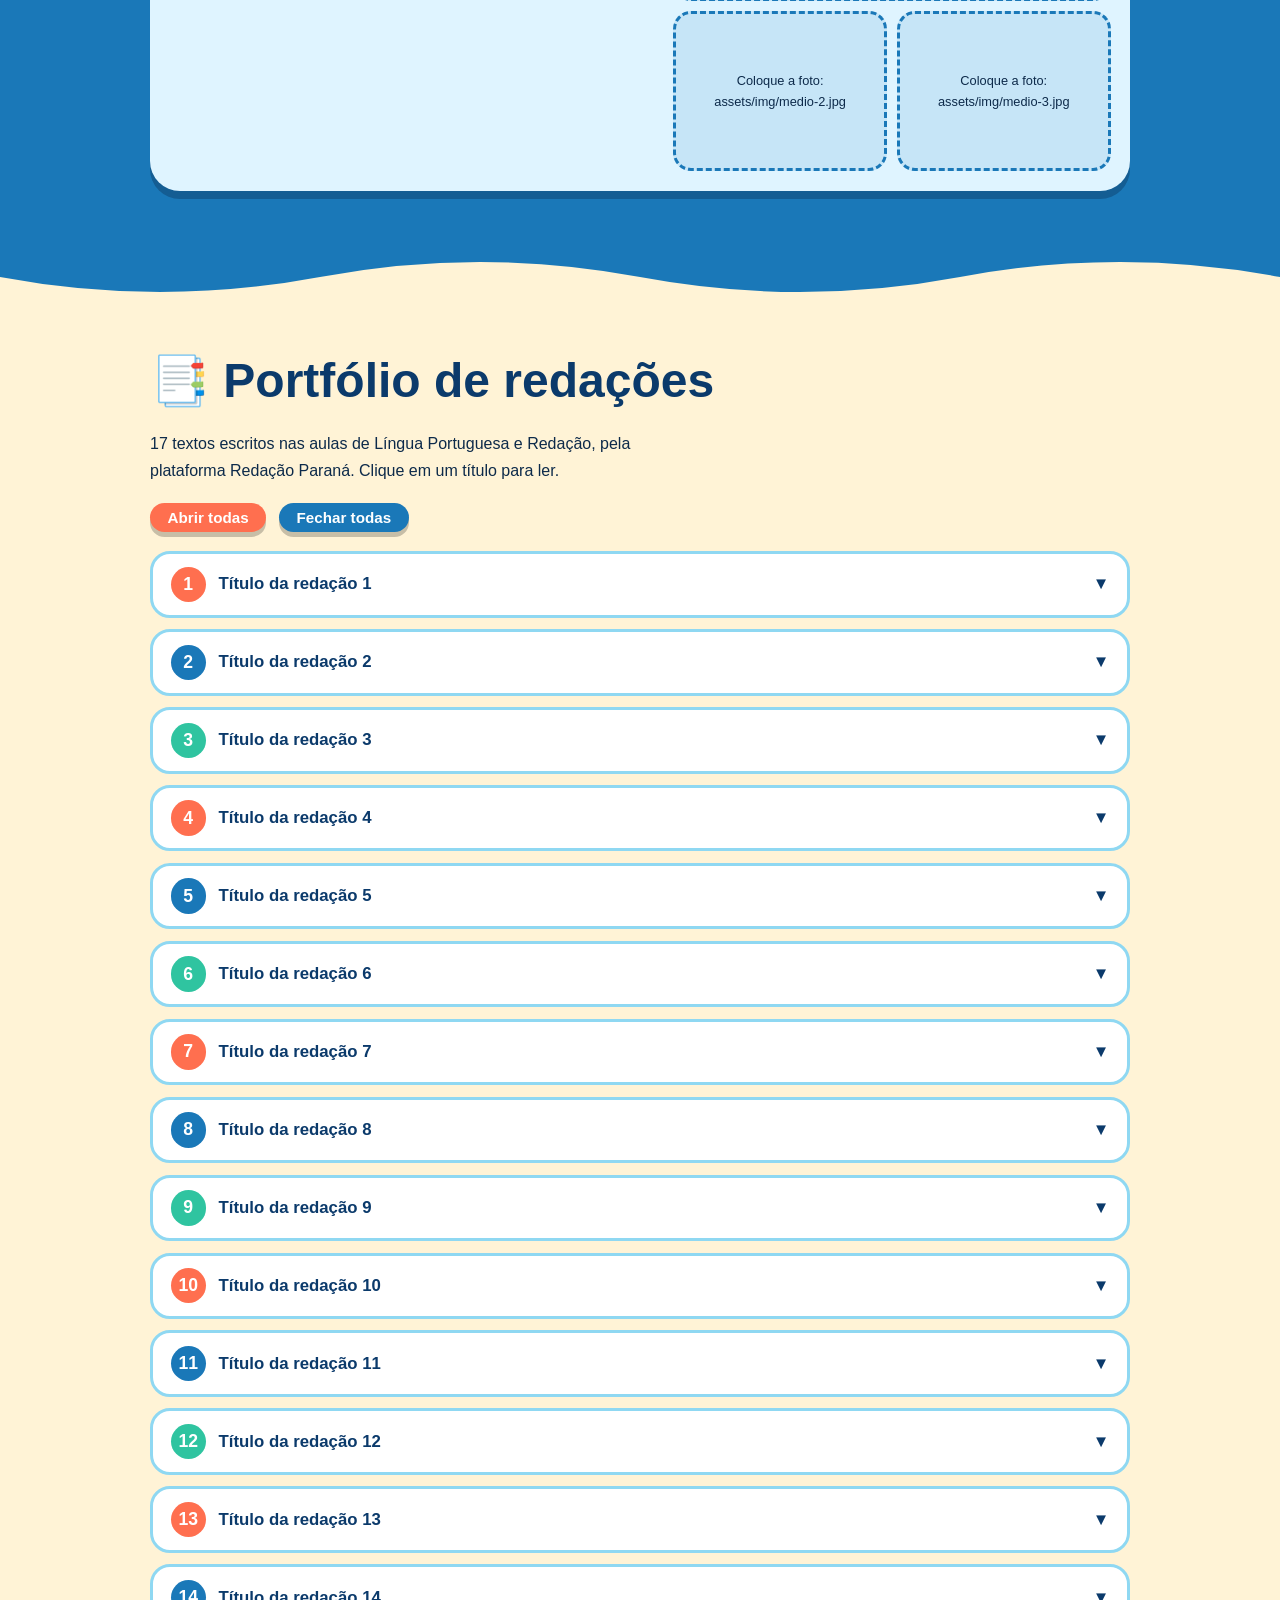
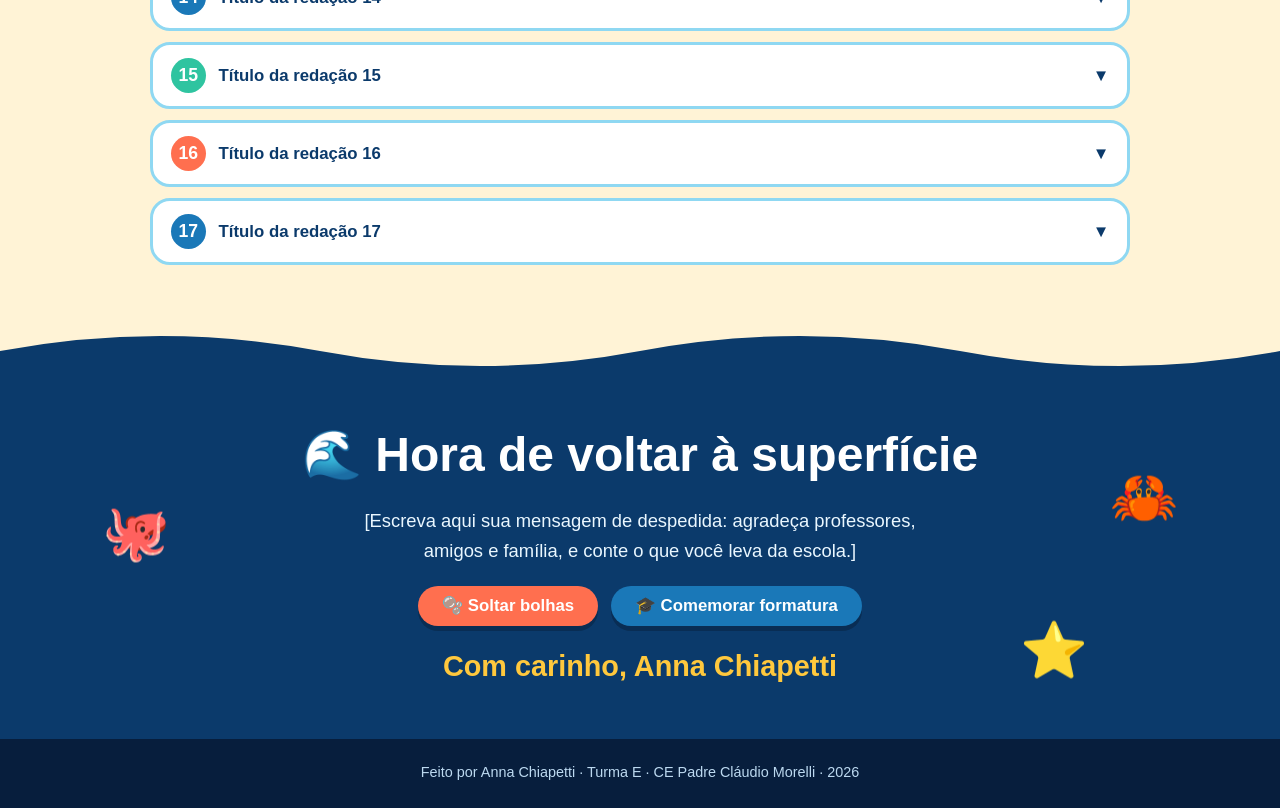
==== commit 592741fb: "Update index.html" ====
--- a/index.html
+++ b/index.html
@@ -45,7 +45,7 @@
 
     <!-- MEMÓRIAS ESCOLARES (as etapas são criadas pelo script.js) -->
     <section id="memorias" class="secao mar">
-      <h2>🧭 Memórias escolares</h2>
+      <h2>⏳ Memórias escolares</h2>
       <p class="intro">Quanto mais fundo eu fui, mais história encontrei. Clique nas fotos para ampliar e nos botões para ler os causos.</p>
       <div class="linha" id="linha"></div>
     </section>
@@ -53,7 +53,7 @@
 
     <!-- PORTFÓLIO DE REDAÇÕES -->
     <section id="redacoes" class="secao areia">
-      <h2>✍️ Portfólio de redações</h2>
+      <h2>📑 Portfólio de redações</h2>
       <p class="intro">17 textos escritos nas aulas de Língua Portuguesa e Redação, pela plataforma Redação Paraná. Clique em um título para ler.</p>
       <div class="botoes esq">
         <button class="botao pequeno" id="abrirTodas">Abrir todas</button>
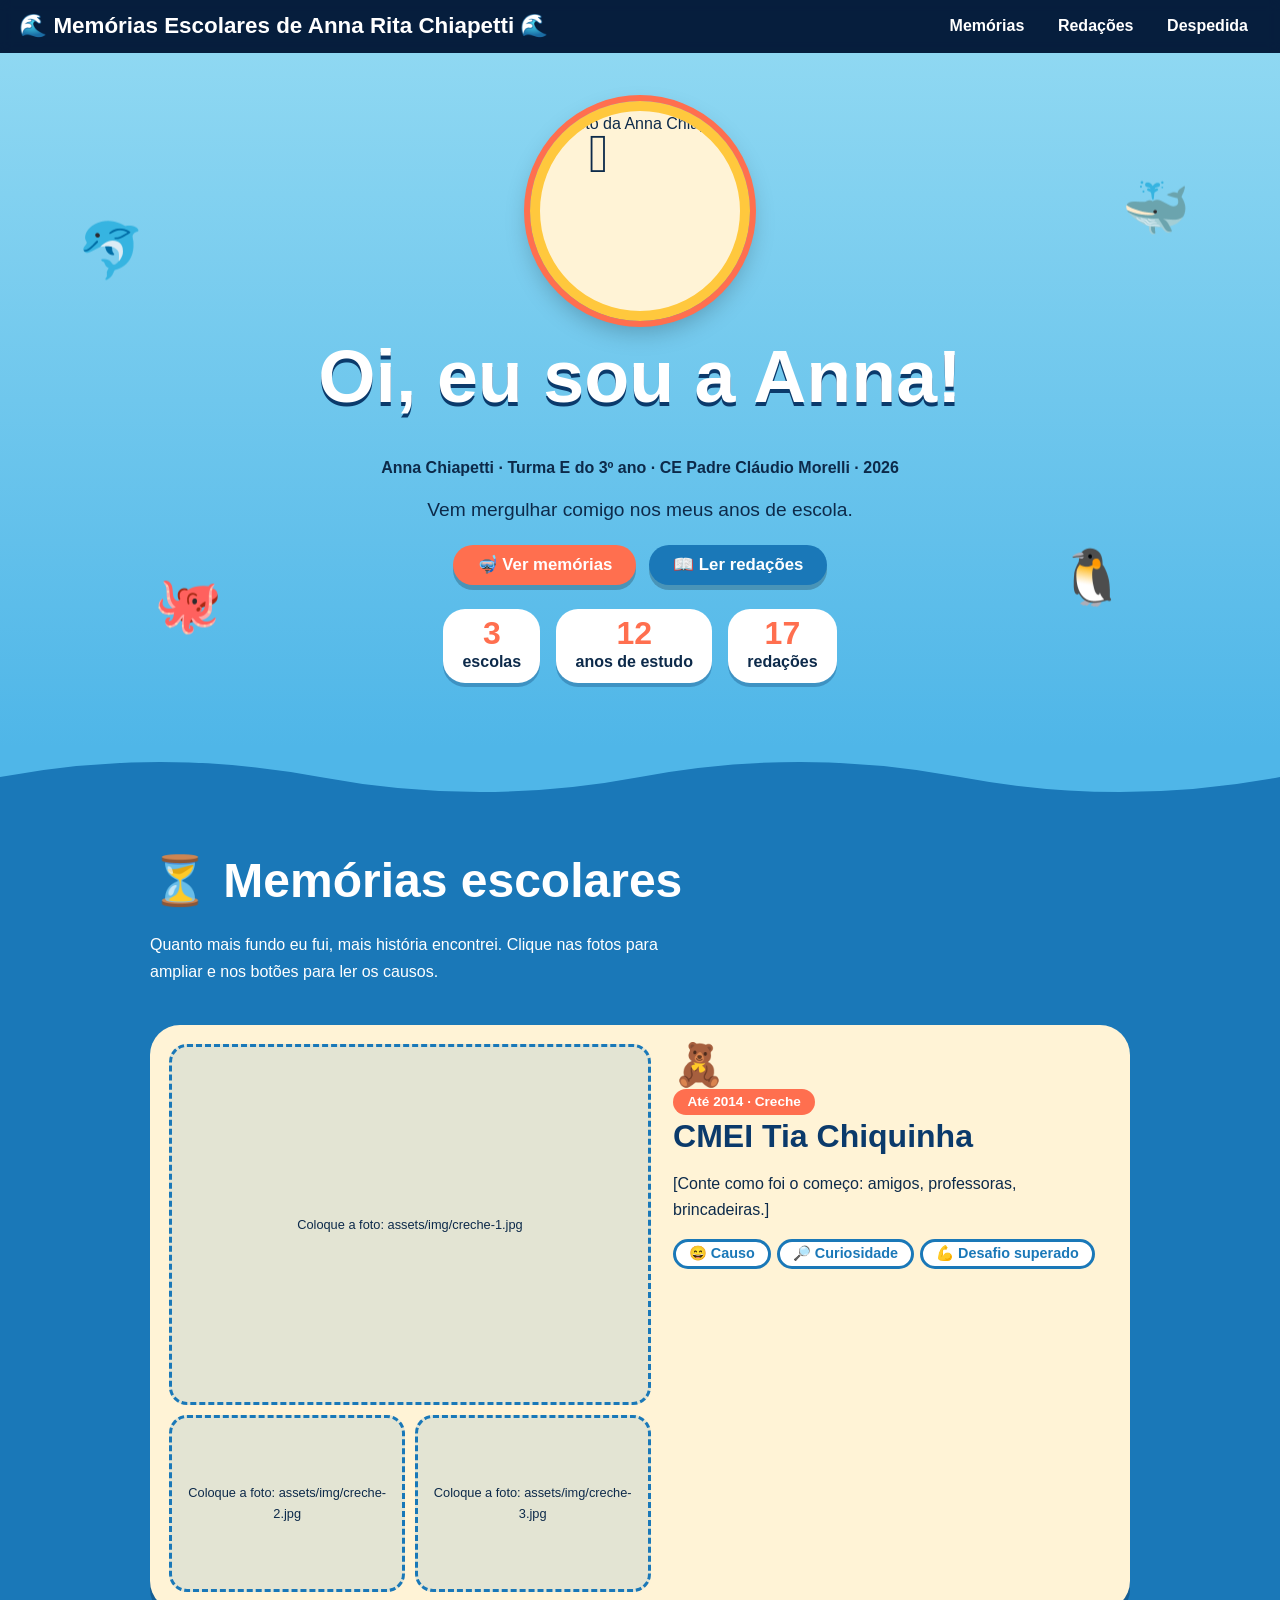
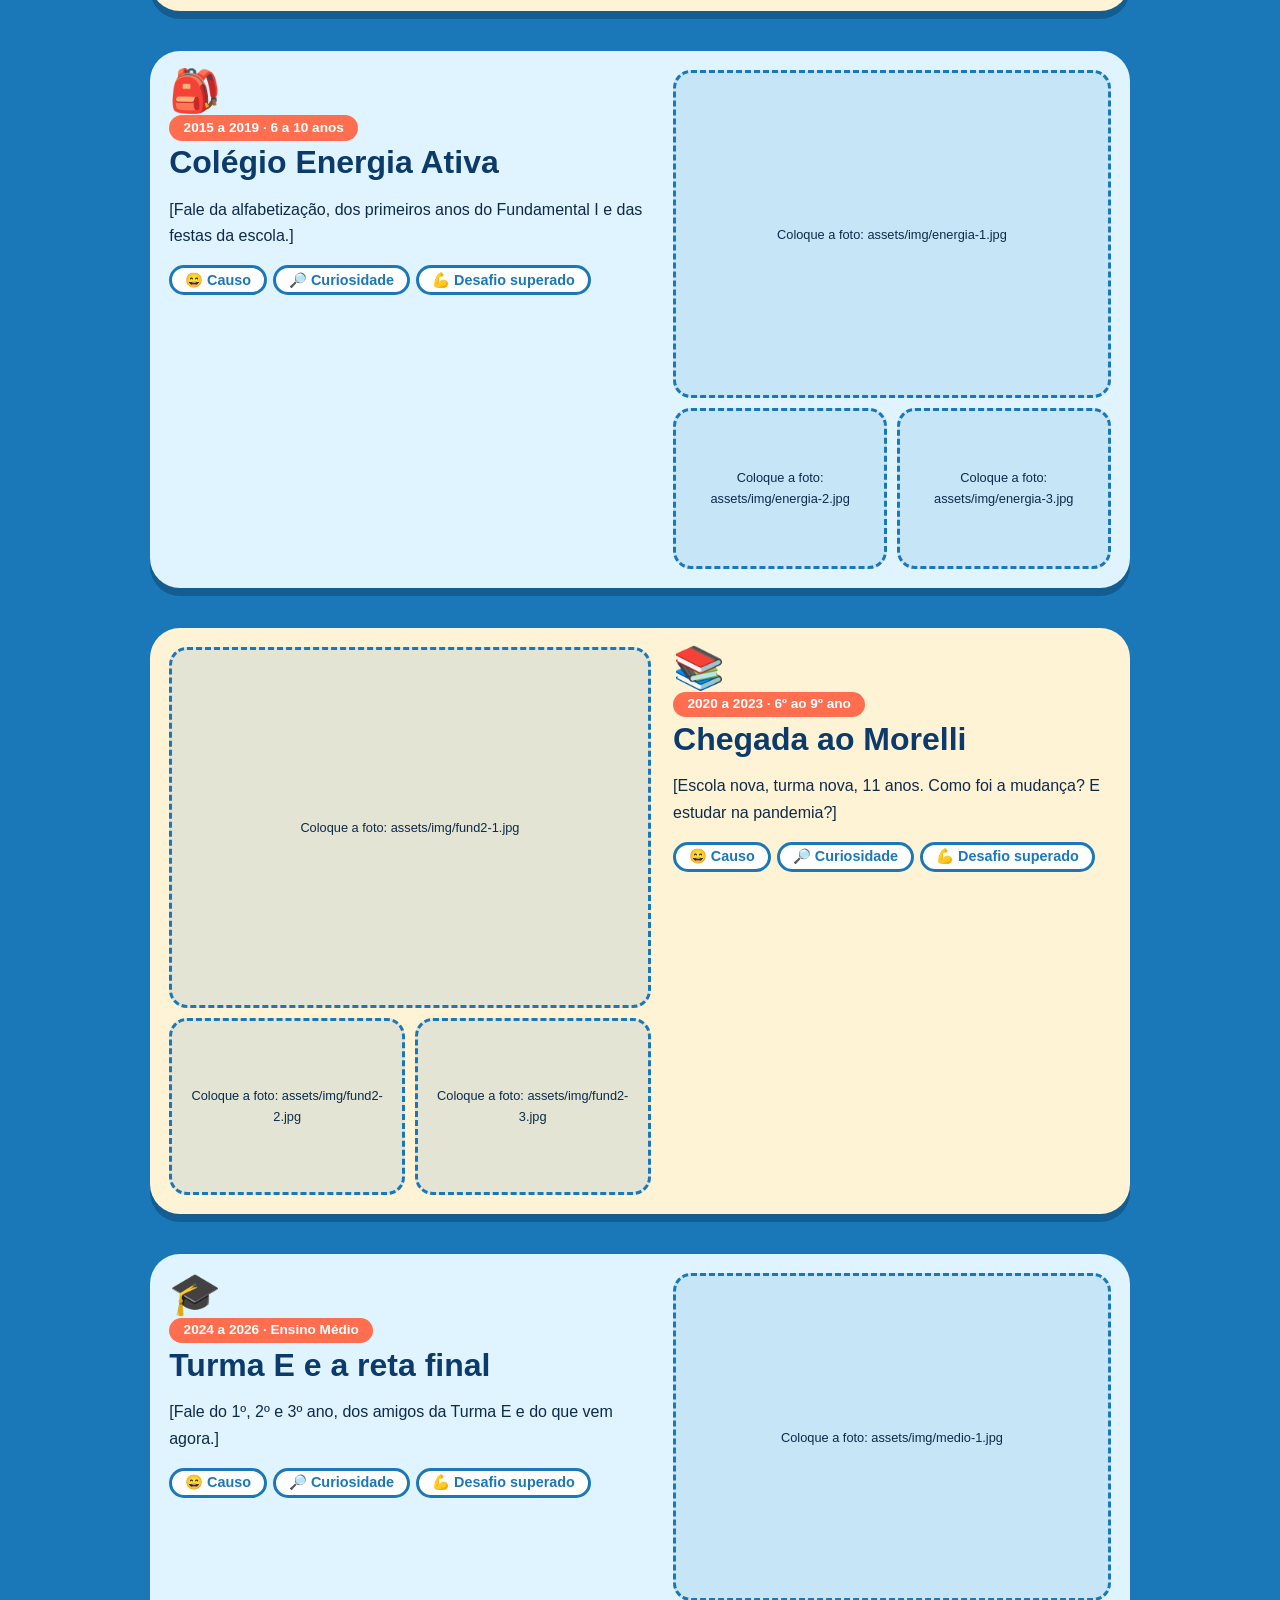
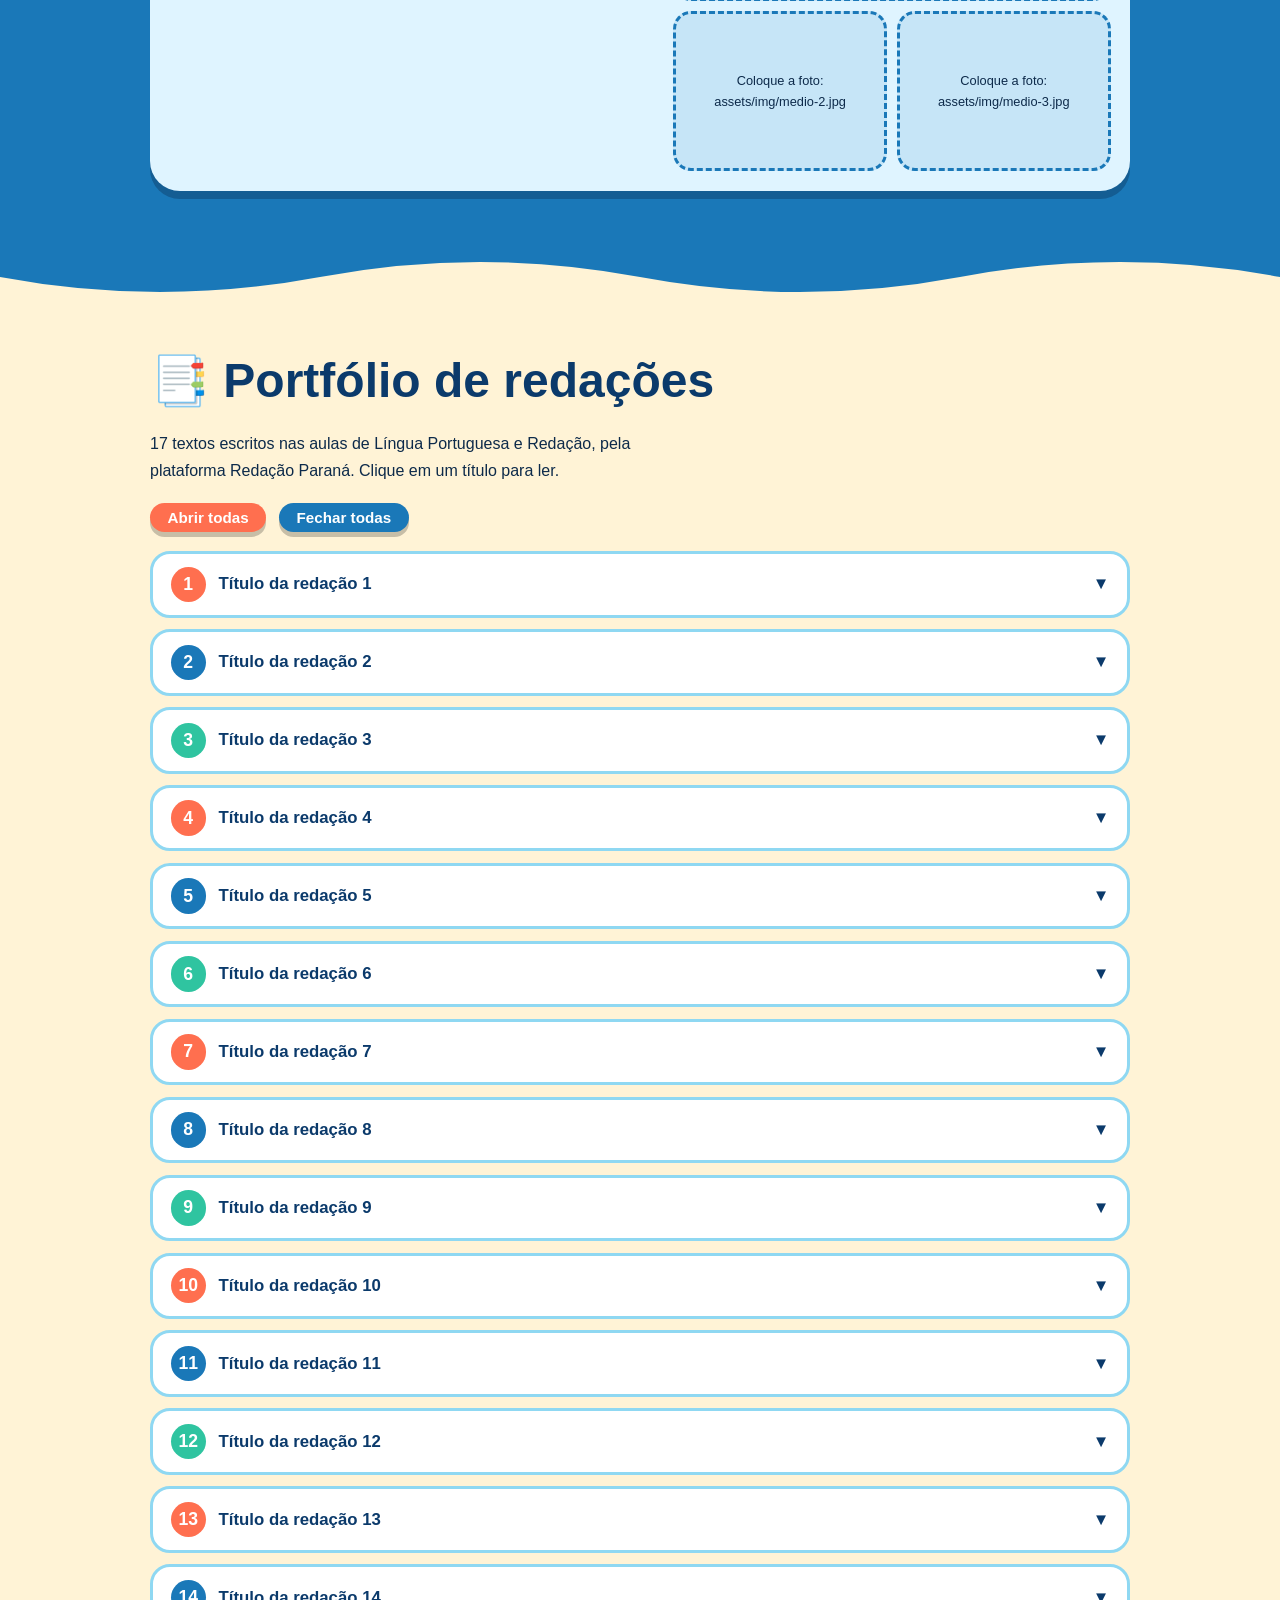
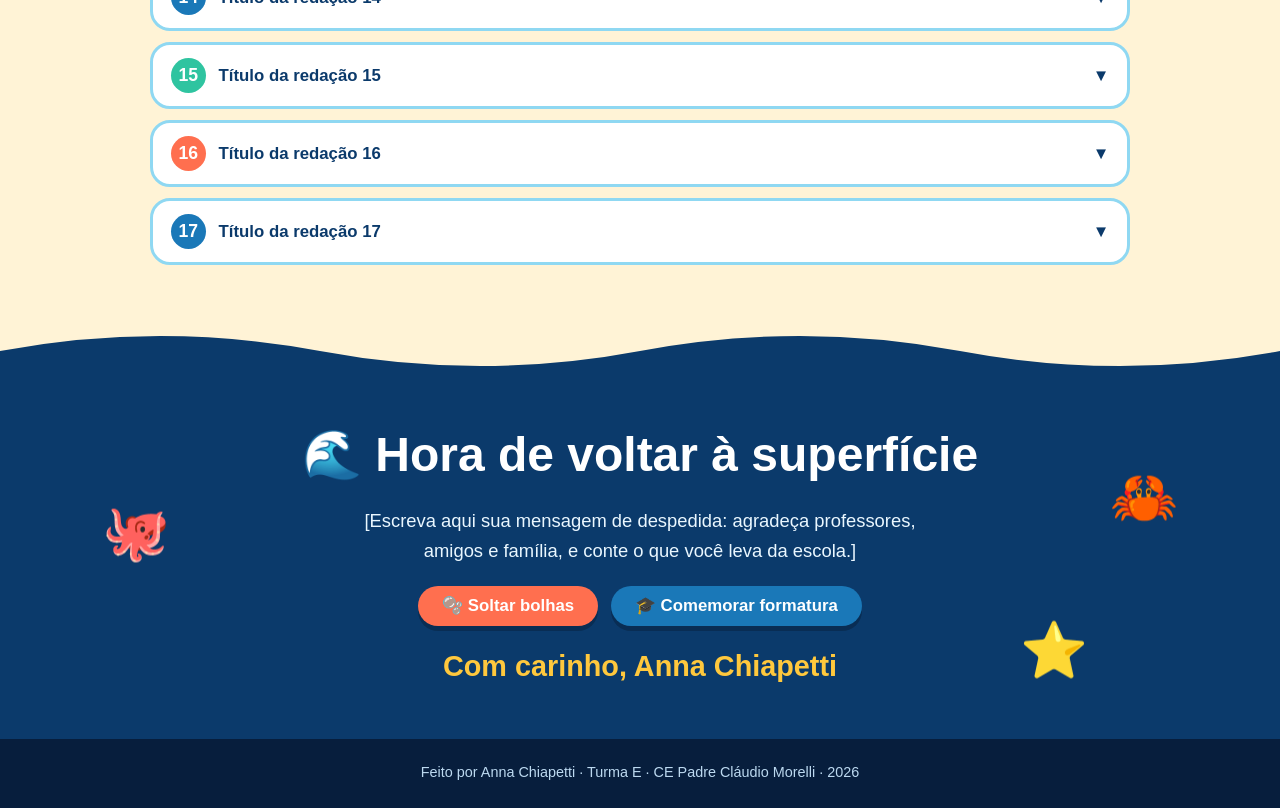
==== commit 9d33333c: "Update index.html" ====
--- a/index.html
+++ b/index.html
@@ -25,7 +25,7 @@
       <span class="bicho b2" style="right:7%;top:16%" aria-hidden="true">🐳</span>
       <span class="bicho b3" style="left:12%;bottom:14%" aria-hidden="true">🐙</span>
       <span class="bicho" style="right:12%;bottom:18%" aria-hidden="true">🐧</span>
-      <span class="bicho b2" style="left:46%;top:8%" aria-hidden="true">🦀</span>
+      <span class="bicho b2" style="left:46%;top:8%" aria-hidden="true">🫍</span>
 
       <div class="janela"><img src="assets/img/anna.jpg" alt="Foto da Anna Chiapetti"></div>
       <h1>Oi, eu sou a Anna!</h1>
